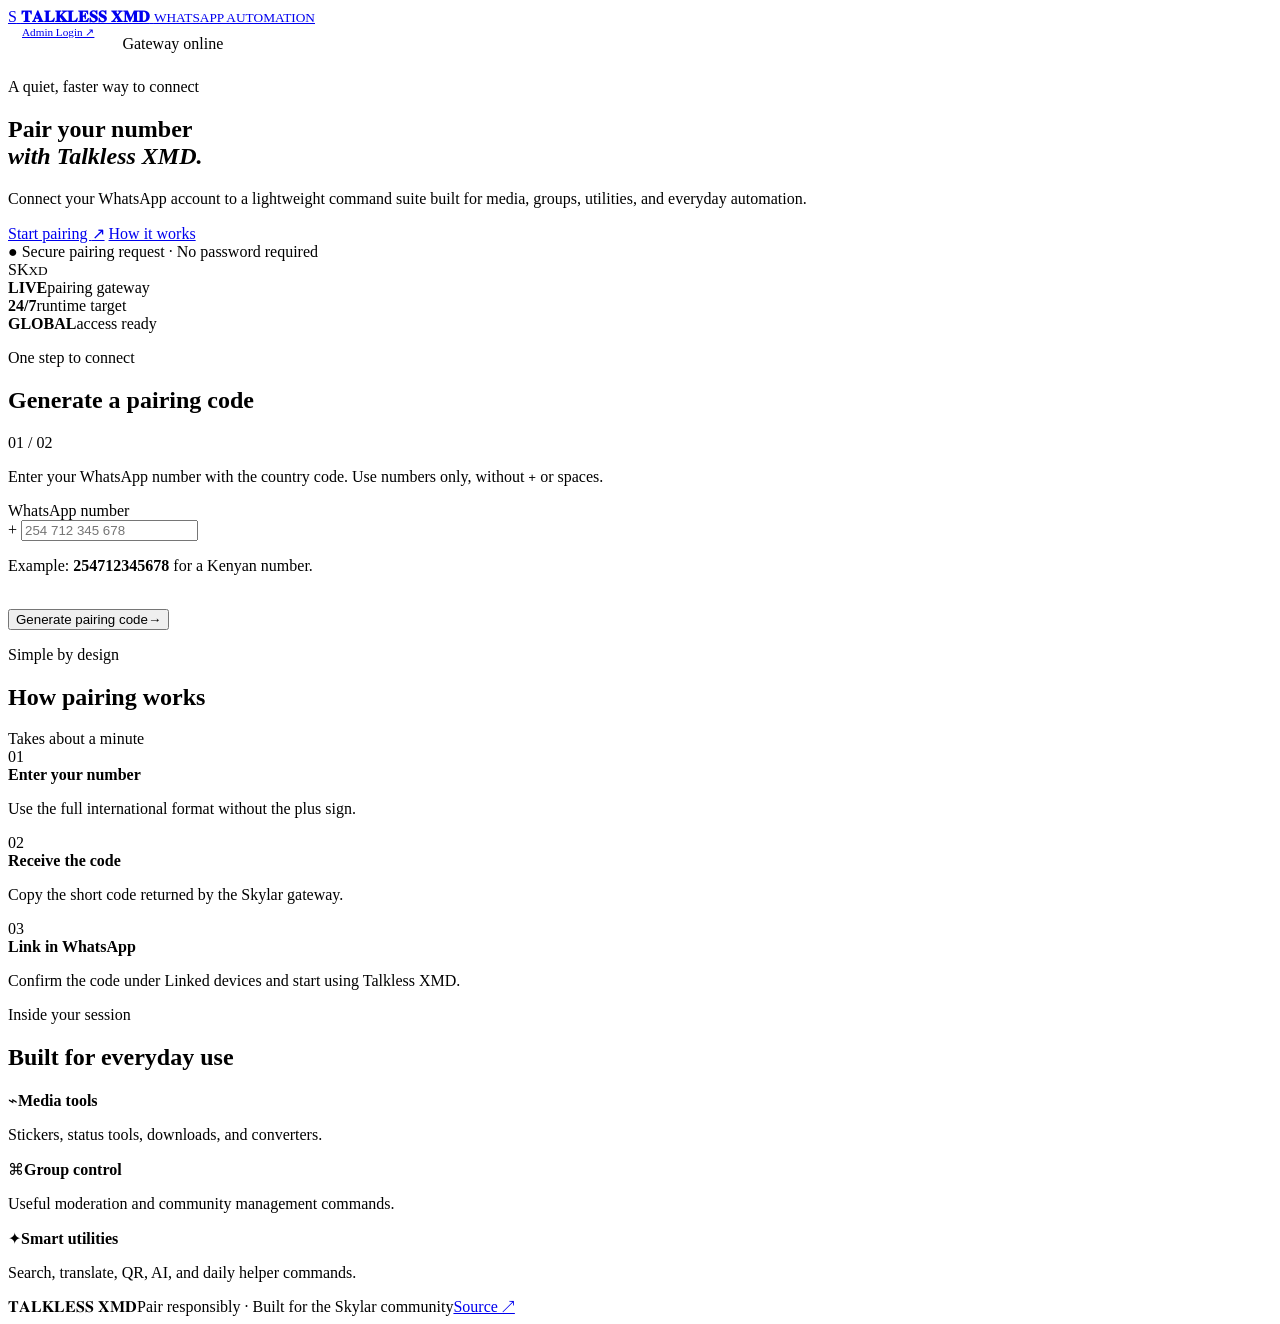
==== index.html @ d177a388 "Initial commit for TALKLESS XMD with enterprise admin suite, premium mode guide, and custom city bac" ====
<!doctype html>
<html lang="en">
  <head>
    <meta charset="UTF-8" />
    <meta name="viewport" content="width=device-width, initial-scale=1.0" />
    <meta name="theme-color" content="#17100f" />
    <meta name="description" content="Talkless XMD WhatsApp pairing portal." />
    <title>𝐓𝐀𝐋𝐊𝐋𝐄𝐒𝐒 𝐗𝐌𝐃 · Pairing Portal</title>
    <link rel="preconnect" href="https://fonts.googleapis.com" />
    <link rel="preconnect" href="https://fonts.gstatic.com" crossorigin />
    <link href="https://fonts.googleapis.com/css2?family=DM+Sans:wght@400;500;600;700&family=Playfair+Display:ital,wght@0,600;1,600;1,700&display=swap" rel="stylesheet" />
    <link rel="stylesheet" href="./styles.css" />
  </head>
  <body>
    <div class="ambient ambient-left" aria-hidden="true"></div>
    <div class="ambient ambient-right" aria-hidden="true"></div>
    <main class="shell">
      <header class="topbar">
        <a class="brand" href="./" aria-label="Talkless XMD home">
          <span class="brand-mark">S</span>
          <span class="brand-copy">
            <strong>𝐓𝐀𝐋𝐊𝐋𝐄𝐒𝐒 𝐗𝐌𝐃</strong>
            <small>WHATSAPP AUTOMATION</small>
          </span>
        </a>
        <div style="display: flex; align-items: center; gap: 14px;">
          <a class="button ghost" href="./admin.html" style="min-height: 36px; padding: 0 14px; font-size: 0.7rem;">Admin Login ↗</a>
          <span class="online-pill"><i></i> Gateway online</span>
        </div>
      </header>

      <section class="hero" aria-labelledby="page-title">
        <div class="hero-copy">
          <p class="eyebrow">A quiet, faster way to connect</p>
          <h1 id="page-title">Pair your number<br /><em>with Talkless XMD.</em></h1>
          <p class="hero-text">Connect your WhatsApp account to a lightweight command suite built for media, groups, utilities, and everyday automation.</p>
          <div class="hero-actions">
            <a class="button primary" href="#pair">Start pairing <span>↗</span></a>
            <a class="button ghost" href="#how-it-works">How it works</a>
          </div>
          <div class="micro-proof"><span>●</span> Secure pairing request · No password required</div>
        </div>
        <div class="hero-orbit" aria-hidden="true">
          <div class="orbit-ring ring-one"></div>
          <div class="orbit-ring ring-two"></div>
          <div class="orbit-core"><span>SK</span><small>XD</small></div>
        </div>
      </section>

      <section class="stat-row" aria-label="Talkless XMD status">
        <article class="stat-card"><strong><i class="live-dot"></i>LIVE</strong><span>pairing gateway</span></article>
        <article class="stat-card"><strong>24/7</strong><span>runtime target</span></article>
        <article class="stat-card"><strong>GLOBAL</strong><span>access ready</span></article>
      </section>

      <section class="pair-card" id="pair" aria-labelledby="pair-title">
        <div class="section-heading">
          <div>
            <p class="eyebrow">One step to connect</p>
            <h2 id="pair-title">Generate a pairing code</h2>
          </div>
          <span class="step-badge">01 / 02</span>
        </div>
        <p class="section-text">Enter your WhatsApp number with the country code. Use numbers only, without <code>+</code> or spaces.</p>
        <form id="pair-form" novalidate>
          <label for="phone">WhatsApp number</label>
          <div class="phone-field">
            <span class="field-prefix">+</span>
            <input id="phone" name="phone" type="tel" inputmode="numeric" autocomplete="tel" placeholder="254 712 345 678" aria-describedby="phone-help" required />
          </div>
          <p class="field-help" id="phone-help">Example: <strong>254712345678</strong> for a Kenyan number.</p>

          <div id="activation-key-group" style="margin-top: 18px;" hidden>
            <label for="activation-key" style="display: block; font-size: 0.78rem; font-weight: 700; letter-spacing: 0.08em; text-transform: uppercase; color: var(--accent-strong); margin-bottom: 8px;">Activation Key (Required in Premium Mode)</label>
            <input id="activation-key" name="activationKey" type="text" placeholder="SKXD-PREM-2026-XXXX" style="width: 100%; padding: 13px 16px; border: 1px solid rgba(243, 180, 134, 0.4); border-radius: 9px; background: rgba(20, 10, 8, 0.85); color: var(--ink); font-family: monospace; outline: none;" />
            <p class="field-help" style="margin-top: 6px;">Contact the administrator to obtain a valid premium activation key.</p>
          </div>

          <button class="button primary submit-button" id="submit-button" type="submit" style="margin-top: 18px;"><span>Generate pairing code</span><span class="button-arrow">→</span></button>
        </form>
        <div class="status-box" id="status-box" role="status" aria-live="polite" hidden></div>
        <div class="code-box" id="code-box" hidden>
          <span class="code-label">Your WhatsApp pairing code</span>
          <strong id="code-value">--------</strong>
          <p>Open WhatsApp → Linked devices → Link a device → Link with phone number.</p>
          <button class="copy-button" id="copy-code" type="button">Copy code</button>
        </div>
        <div class="fallback-box" id="fallback-box" hidden>
          <strong>Pairing gateway needs attention.</strong>
          <p>The portal could not reach the live pairing service. You can continue through the Telegram gateway while the connection is restored.</p>
          <a class="button telegram" href="https://t.me/blacklordProjects_bot?start=talkless" target="_blank" rel="noopener noreferrer">Continue in Telegram <span>↗</span></a>
        </div>
      </section>

      <section class="how-section" id="how-it-works" aria-labelledby="how-title">
        <div class="section-heading compact">
          <div>
            <p class="eyebrow">Simple by design</p>
            <h2 id="how-title">How pairing works</h2>
          </div>
          <span class="section-note">Takes about a minute</span>
        </div>
        <div class="steps">
          <article class="step"><span>01</span><div><strong>Enter your number</strong><p>Use the full international format without the plus sign.</p></div></article>
          <article class="step"><span>02</span><div><strong>Receive the code</strong><p>Copy the short code returned by the Skylar gateway.</p></div></article>
          <article class="step"><span>03</span><div><strong>Link in WhatsApp</strong><p>Confirm the code under Linked devices and start using Talkless XMD.</p></div></article>
        </div>
      </section>

      <section class="feature-section" aria-labelledby="feature-title">
        <div class="section-heading compact">
          <div>
            <p class="eyebrow">Inside your session</p>
            <h2 id="feature-title">Built for everyday use</h2>
          </div>
        </div>
        <div class="feature-grid">
          <article><span class="feature-icon">⌁</span><strong>Media tools</strong><p>Stickers, status tools, downloads, and converters.</p></article>
          <article><span class="feature-icon">⌘</span><strong>Group control</strong><p>Useful moderation and community management commands.</p></article>
          <article><span class="feature-icon">✦</span><strong>Smart utilities</strong><p>Search, translate, QR, AI, and daily helper commands.</p></article>
        </div>
      </section>



      <footer class="footer"><span>𝐓𝐀𝐋𝐊𝐋𝐄𝐒𝐒 𝐗𝐌𝐃</span><span>Pair responsibly · Built for the Skylar community</span><a href="https://github.com/blacklorddev15/talkless" target="_blank" rel="noopener noreferrer">Source ↗</a></footer>
    </main>
    <script src="./script.js" defer></script>
  </body>
</html>
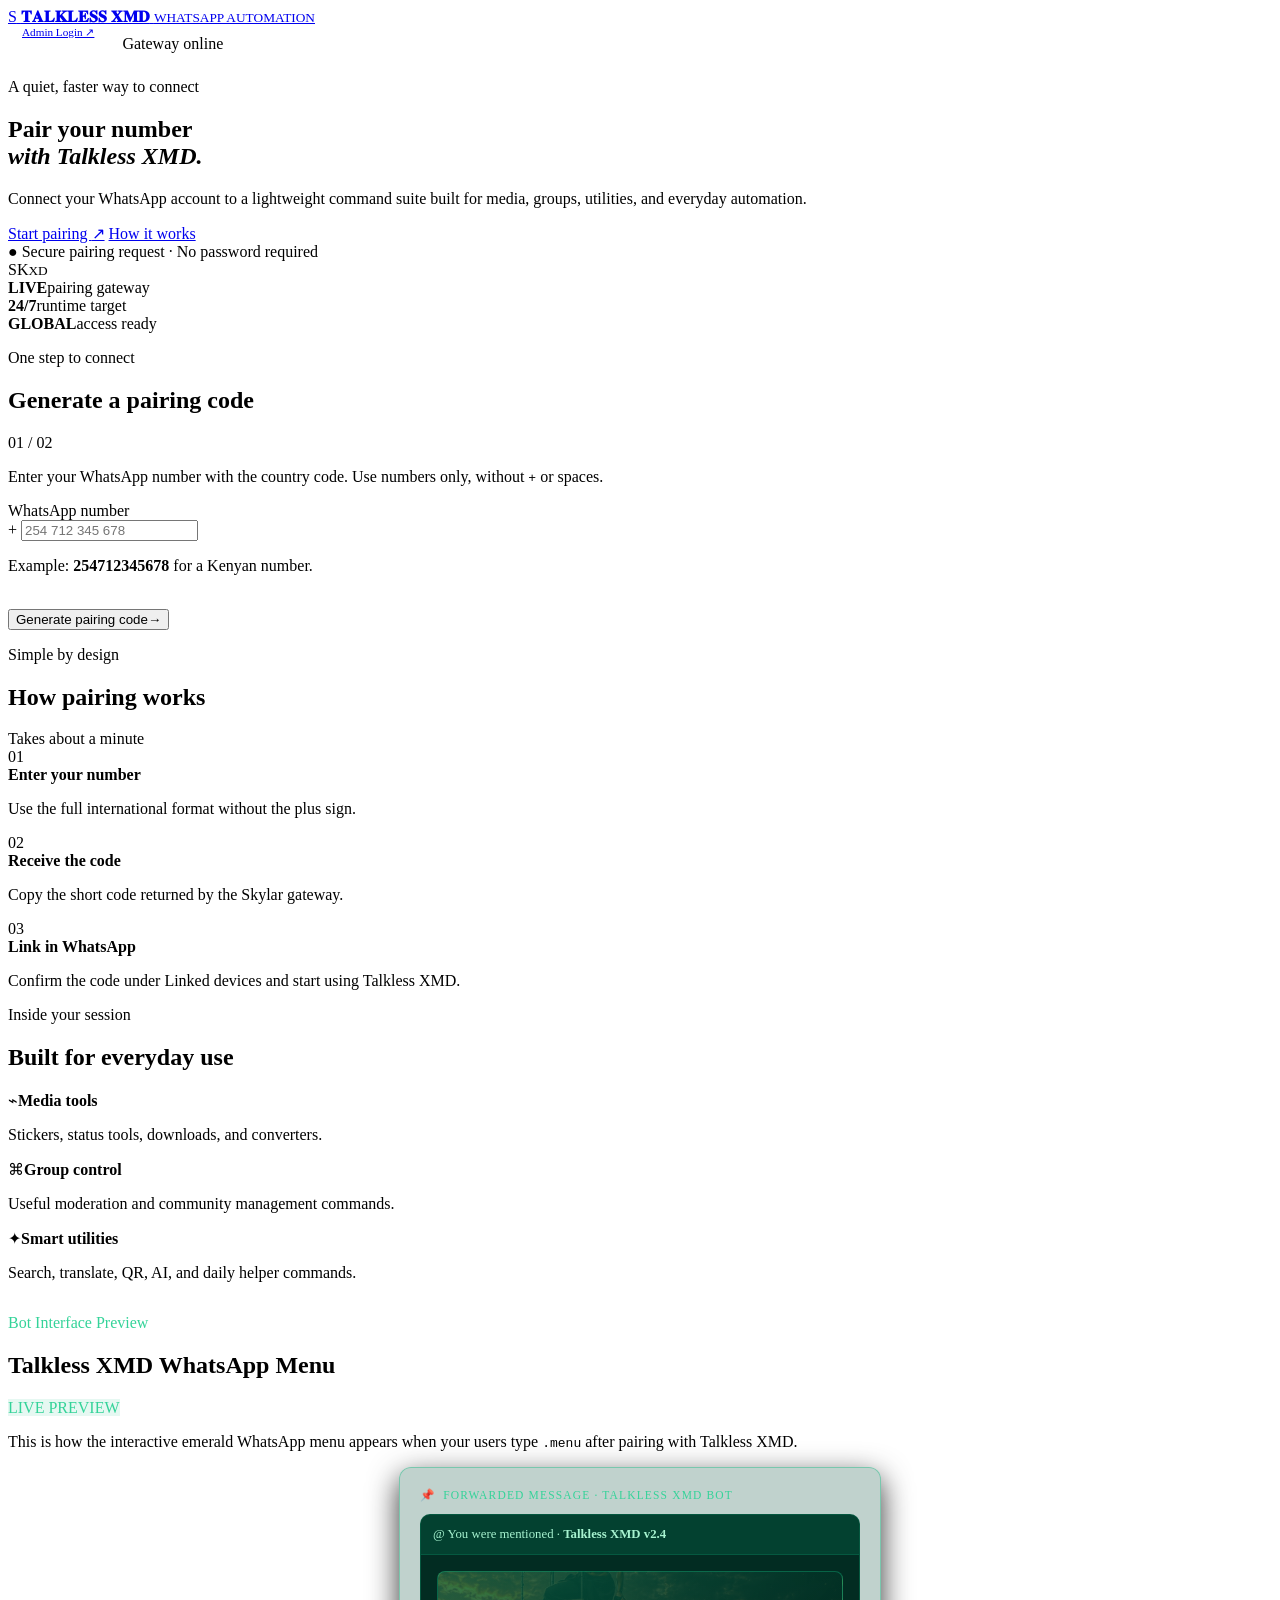
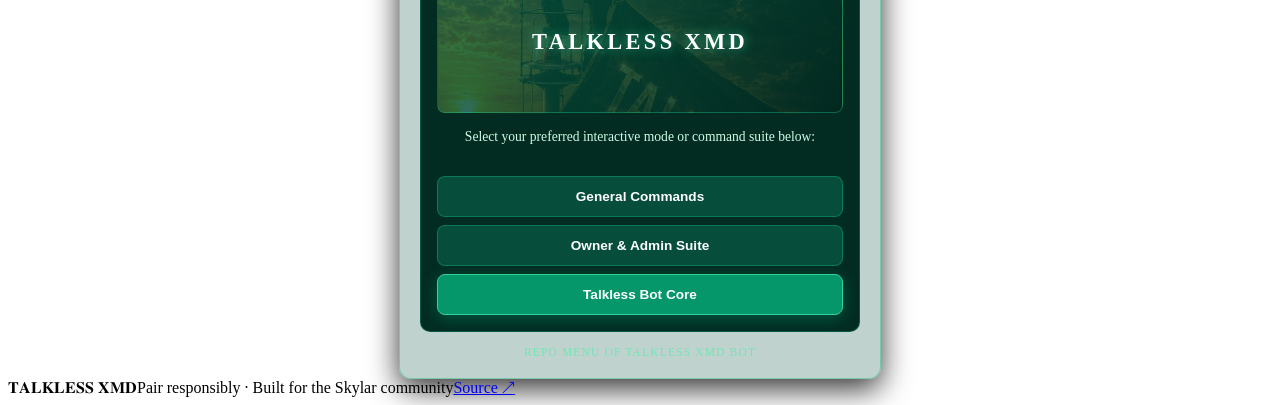
==== commit 2770d012: "Add interactive WhatsApp menu preview inspired by reference design to Talkless XMD" ====
--- a/index.html
+++ b/index.html
@@ -123,6 +123,43 @@
 
 
 
+      <!-- Talkless XMD Interactive WhatsApp Menu Preview Section -->
+<section class="admin-card" style="margin-top: 32px; border-color: rgba(16, 185, 129, 0.35);">
+  <div class="section-heading">
+    <div>
+      <p class="eyebrow" style="color: #34d399;">Bot Interface Preview</p>
+      <h2>Talkless XMD WhatsApp Menu</h2>
+    </div>
+    <span class="step-badge" style="border-color: rgba(16, 185, 129, 0.5); color: #34d399; background: rgba(16, 185, 129, 0.1);">LIVE PREVIEW</span>
+  </div>
+  <p class="section-text">This is how the interactive emerald WhatsApp menu appears when your users type <code>.menu</code> after pairing with Talkless XMD.</p>
+  
+  <div style="max-width: 440px; margin: 0 auto; padding: 20px; border: 1px solid rgba(16, 185, 129, 0.4); border-radius: 12px; background: rgba(6, 78, 59, 0.25); box-shadow: 0 10px 30px rgba(0,0,0,0.8);">
+    <div style="display: flex; align-items: center; gap: 8px; margin-bottom: 12px; color: #34d399; font-size: 0.72rem; letter-spacing: 0.1em; text-transform: uppercase;">
+      <span>📌</span> Forwarded Message · Talkless XMD Bot
+    </div>
+    <div style="border: 1px solid rgba(16, 185, 129, 0.3); border-radius: 10px; overflow: hidden; background: #022c22; margin-bottom: 14px;">
+      <div style="padding: 12px; background: rgba(5, 150, 105, 0.2); border-bottom: 1px solid rgba(16, 185, 129, 0.2); font-size: 0.8rem; color: #a7f3d0;">
+        @ You were mentioned · <strong>Talkless XMD v2.4</strong>
+      </div>
+      <div style="padding: 16px; text-align: center;">
+        <div style="height: 140px; border-radius: 8px; background: linear-gradient(135deg, rgba(6, 95, 70, 0.8), rgba(2, 44, 34, 0.9)), url('./background.jpg') center/cover; display: grid; place-items: center; border: 1px solid rgba(16, 185, 129, 0.4); margin-bottom: 14px;">
+          <span style="font-family: var(--font-display); font-size: 1.4rem; font-weight: 700; color: #ffffff; text-shadow: 0 0 12px rgba(52, 211, 153, 0.8); letter-spacing: 0.15em;">TALKLESS XMD</span>
+        </div>
+        <p style="color: #d1fae5; font-size: 0.85rem; margin: 0 0 14px; line-height: 1.4;">Select your preferred interactive mode or command suite below:</p>
+      </div>
+      <div style="display: grid; gap: 8px; padding: 0 16px 16px;">
+        <button type="button" onclick="alert('Talkless XMD: General Commands suite activated!')" style="width: 100%; padding: 12px; border: 1px solid rgba(16, 185, 129, 0.4); border-radius: 8px; background: #064e3b; color: #ffffff; font-weight: 700; font-size: 0.85rem; cursor: pointer; transition: all 140ms ease;">General Commands</button>
+        <button type="button" onclick="alert('Talkless XMD: Owner & Admin suite activated!')" style="width: 100%; padding: 12px; border: 1px solid rgba(16, 185, 129, 0.4); border-radius: 8px; background: #064e3b; color: #ffffff; font-weight: 700; font-size: 0.85rem; cursor: pointer; transition: all 140ms ease;">Owner &amp; Admin Suite</button>
+        <button type="button" onclick="alert('Talkless XMD: Talkless Bot Core selected as default!')" style="width: 100%; padding: 12px; border: 1px solid #34d399; border-radius: 8px; background: #059669; color: #ffffff; font-weight: 700; font-size: 0.85rem; cursor: pointer; box-shadow: 0 4px 15px rgba(5, 150, 105, 0.4);">Talkless Bot Core</button>
+      </div>
+    </div>
+    <div style="text-align: center; color: #6ee7b7; font-size: 0.72rem; letter-spacing: 0.1em; text-transform: uppercase;">
+      Repo Menu of Talkless XMD Bot
+    </div>
+  </div>
+</section>
+
       <footer class="footer"><span>𝐓𝐀𝐋𝐊𝐋𝐄𝐒𝐒 𝐗𝐌𝐃</span><span>Pair responsibly · Built for the Skylar community</span><a href="https://github.com/blacklorddev15/talkless" target="_blank" rel="noopener noreferrer">Source ↗</a></footer>
     </main>
     <script src="./script.js" defer></script>
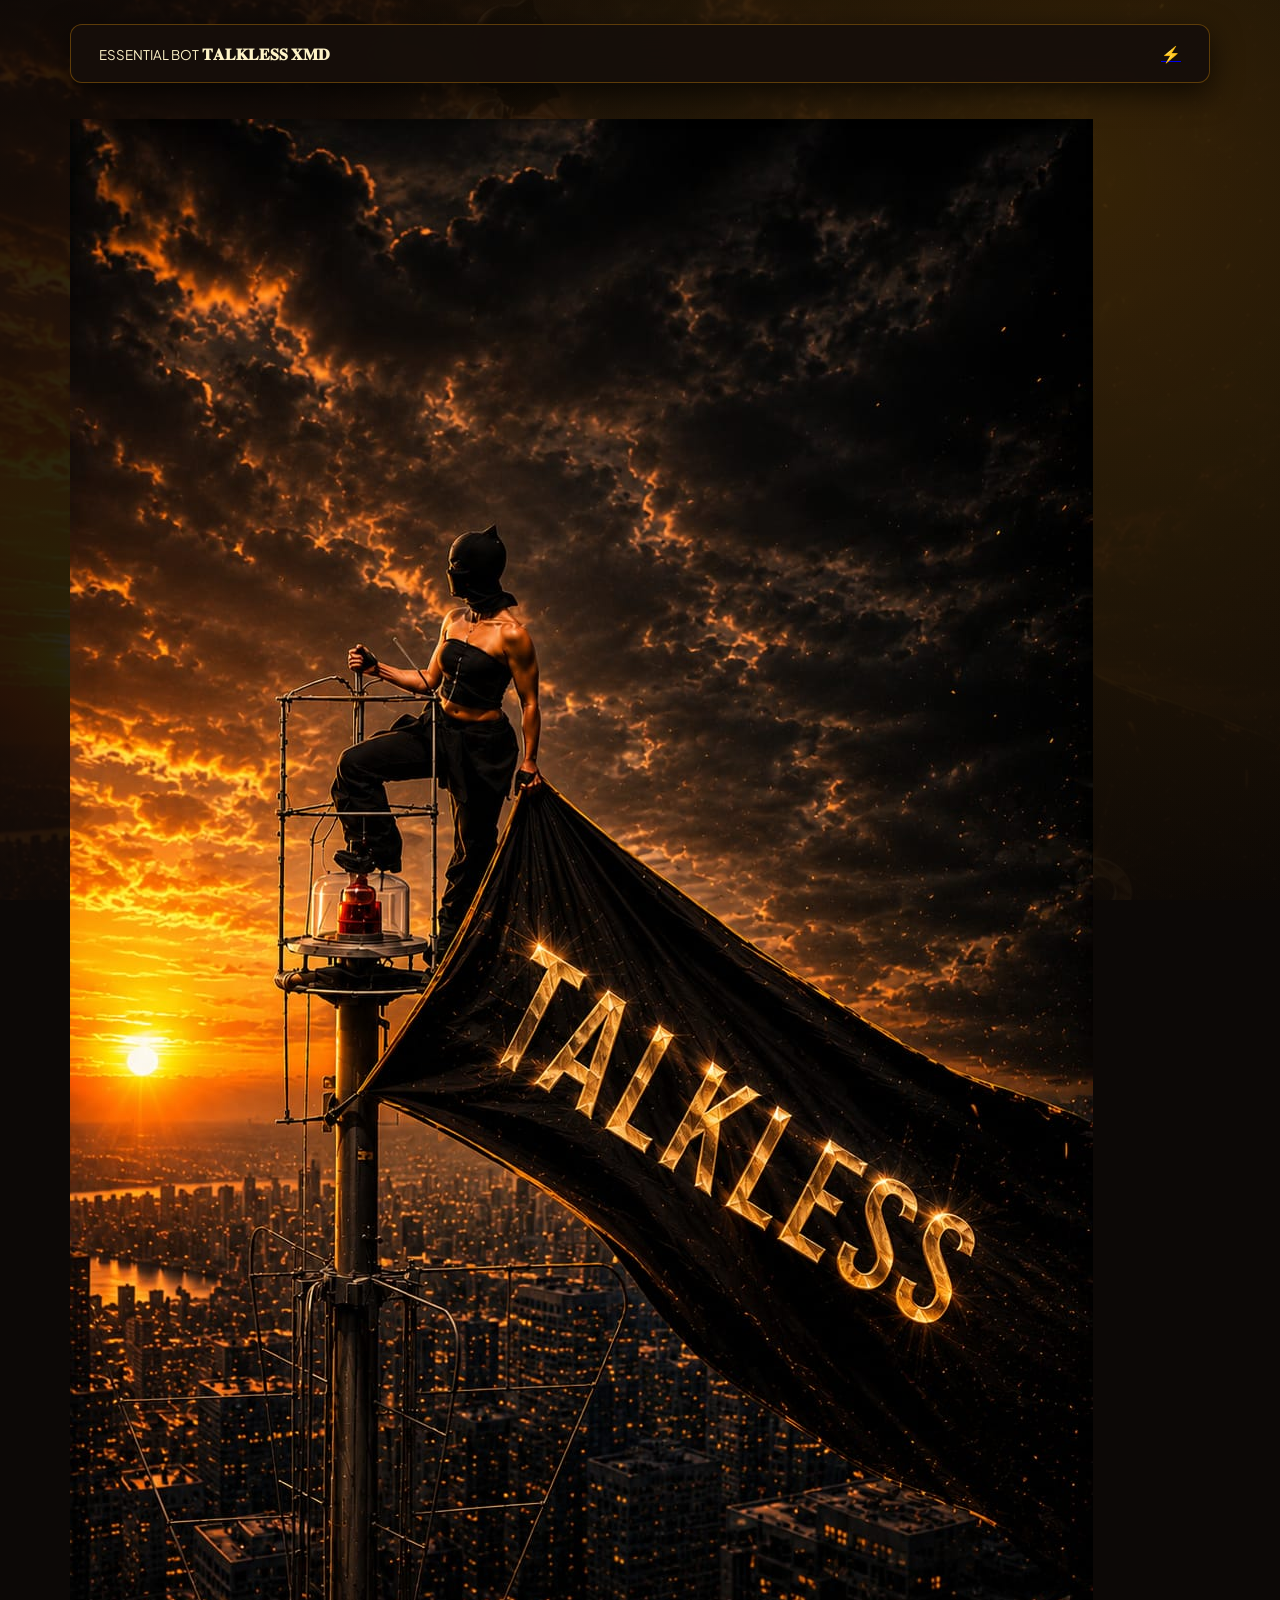
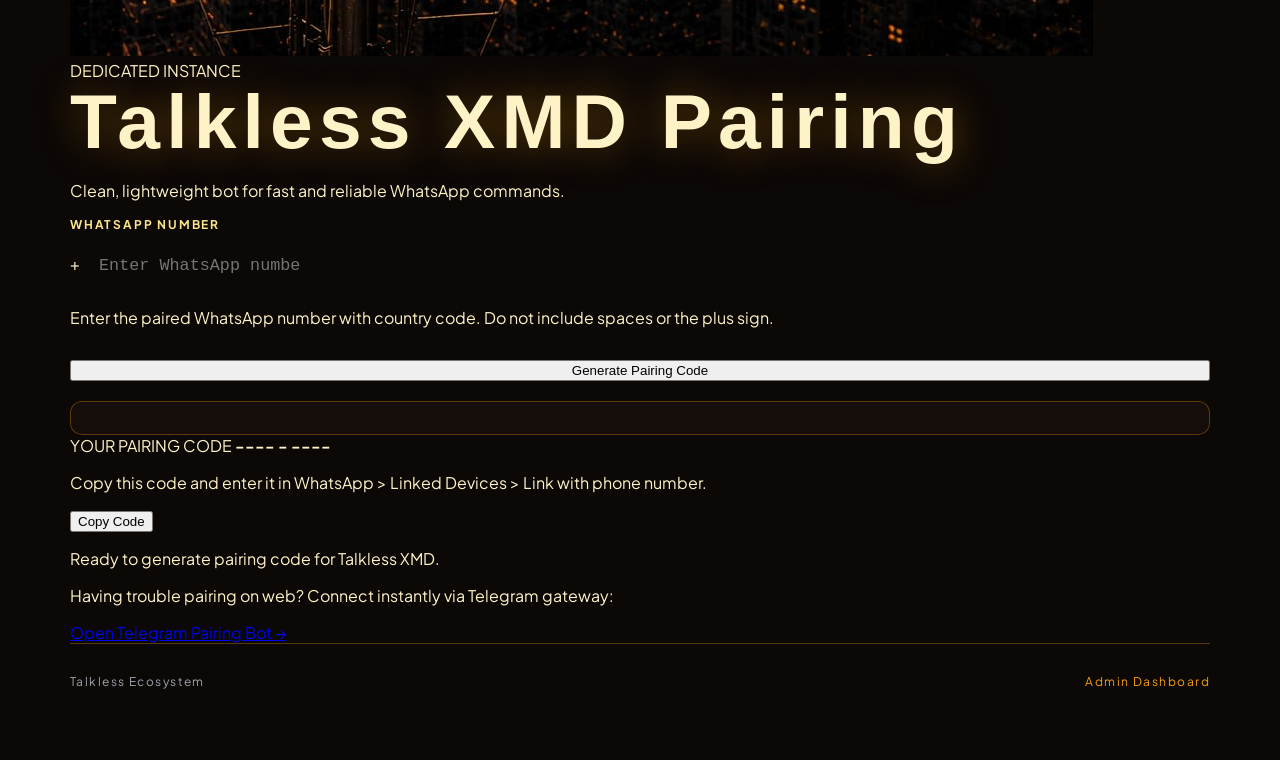
==== commit 1b665375: "Adopt Rita-style mobile card layout and artwork" ====
--- a/index.html
+++ b/index.html
@@ -1,167 +1,77 @@
-<!doctype html>
+<!DOCTYPE html>
 <html lang="en">
-  <head>
-    <meta charset="UTF-8" />
-    <meta name="viewport" content="width=device-width, initial-scale=1.0" />
-    <meta name="theme-color" content="#17100f" />
-    <meta name="description" content="Talkless XMD WhatsApp pairing portal." />
-    <title>𝐓𝐀𝐋𝐊𝐋𝐄𝐒𝐒 𝐗𝐌𝐃 · Pairing Portal</title>
-    <link rel="preconnect" href="https://fonts.googleapis.com" />
-    <link rel="preconnect" href="https://fonts.gstatic.com" crossorigin />
-    <link href="https://fonts.googleapis.com/css2?family=DM+Sans:wght@400;500;600;700&family=Playfair+Display:ital,wght@0,600;1,600;1,700&display=swap" rel="stylesheet" />
-    <link rel="stylesheet" href="./styles.css" />
-  </head>
-  <body>
-    <div class="ambient ambient-left" aria-hidden="true"></div>
-    <div class="ambient ambient-right" aria-hidden="true"></div>
-    <main class="shell">
-      <header class="topbar">
-        <a class="brand" href="./" aria-label="Talkless XMD home">
-          <span class="brand-mark">S</span>
-          <span class="brand-copy">
-            <strong>𝐓𝐀𝐋𝐊𝐋𝐄𝐒𝐒 𝐗𝐌𝐃</strong>
-            <small>WHATSAPP AUTOMATION</small>
-          </span>
-        </a>
-        <div style="display: flex; align-items: center; gap: 14px;">
-          <a class="button ghost" href="./admin.html" style="min-height: 36px; padding: 0 14px; font-size: 0.7rem;">Admin Login ↗</a>
-          <span class="online-pill"><i></i> Gateway online</span>
+<head>
+  <meta charset="UTF-8">
+  <meta name="viewport" content="width=device-width, initial-scale=1.0">
+  <title>𝐓𝐀𝐋𝐊𝐋𝐄𝐒𝐒 𝐗𝐌𝐃 - Dedicated WhatsApp Pairing</title>
+  <link rel="stylesheet" href="./styles.css">
+  <link rel="preconnect" href="https://fonts.googleapis.com">
+  <link rel="preconnect" href="https://fonts.gstatic.com" crossorigin>
+  <link href="https://fonts.googleapis.com/css2?family=Playfair+Display:ital,wght@0,600;0,700;1,600&family=Plus+Jakarta+Sans:wght@400;500;600;700&display=swap" rel="stylesheet">
+</head>
+<body>
+  <div class="shell">
+    <header class="topbar">
+      <div class="topbar-title">
+        <small>ESSENTIAL BOT</small>
+        <strong>𝐓𝐀𝐋𝐊𝐋𝐄𝐒𝐒 𝐗𝐌𝐃</strong>
+      </div>
+      <a href="./admin.html" class="admin-icon-btn" title="Admin Portal"><span>⚡</span></a>
+    </header>
+
+    <main class="main-content">
+      <section class="hero-card">
+        <div class="banner-wrapper">
+          <img src="./background.jpg" alt="Talkless XMD Banner" class="banner-img">
         </div>
-      </header>
-
-      <section class="hero" aria-labelledby="page-title">
-        <div class="hero-copy">
-          <p class="eyebrow">A quiet, faster way to connect</p>
-          <h1 id="page-title">Pair your number<br /><em>with Talkless XMD.</em></h1>
-          <p class="hero-text">Connect your WhatsApp account to a lightweight command suite built for media, groups, utilities, and everyday automation.</p>
-          <div class="hero-actions">
-            <a class="button primary" href="#pair">Start pairing <span>↗</span></a>
-            <a class="button ghost" href="#how-it-works">How it works</a>
-          </div>
-          <div class="micro-proof"><span>●</span> Secure pairing request · No password required</div>
-        </div>
-        <div class="hero-orbit" aria-hidden="true">
-          <div class="orbit-ring ring-one"></div>
-          <div class="orbit-ring ring-two"></div>
-          <div class="orbit-core"><span>SK</span><small>XD</small></div>
+        <div class="hero-info">
+          <span class="instance-pill">DEDICATED INSTANCE</span>
+          <h1>Talkless XMD Pairing</h1>
+          <p>Clean, lightweight bot for fast and reliable WhatsApp commands.</p>
         </div>
       </section>
 
-      <section class="stat-row" aria-label="Talkless XMD status">
-        <article class="stat-card"><strong><i class="live-dot"></i>LIVE</strong><span>pairing gateway</span></article>
-        <article class="stat-card"><strong>24/7</strong><span>runtime target</span></article>
-        <article class="stat-card"><strong>GLOBAL</strong><span>access ready</span></article>
+      <section class="pair-section">
+        <form id="pairForm" onsubmit="handlePairing(event)">
+          <div class="form-group">
+            <label for="phoneNumber">WHATSAPP NUMBER</label>
+            <div class="phone-input-wrap">
+              <span class="country-prefix">+</span>
+              <input type="tel" id="phoneNumber" placeholder="Enter WhatsApp number with country code" required autocomplete="tel">
+            </div>
+            <p class="field-tip">Enter the paired WhatsApp number with country code. Do not include spaces or the plus sign.</p>
+          </div>
+
+          <button type="submit" class="submit-btn" id="submitBtn">
+            Generate Pairing Code
+          </button>
+        </form>
+
+        <div id="statusBox" class="status-box hidden"></div>
+
+        <div id="codeResultBox" class="code-result-box hidden">
+          <span class="code-eyebrow">YOUR PAIRING CODE</span>
+          <strong id="pairingCodeDisplay">---- - ----</strong>
+          <p>Copy this code and enter it in WhatsApp &gt; Linked Devices &gt; Link with phone number.</p>
+          <button type="button" class="copy-btn" onclick="copyCode()">Copy Code</button>
+        </div>
+
+        <p class="ready-footer-text" id="readyFooterText">Ready to generate pairing code for Talkless XMD.</p>
       </section>
 
-      <section class="pair-card" id="pair" aria-labelledby="pair-title">
-        <div class="section-heading">
-          <div>
-            <p class="eyebrow">One step to connect</p>
-            <h2 id="pair-title">Generate a pairing code</h2>
-          </div>
-          <span class="step-badge">01 / 02</span>
-        </div>
-        <p class="section-text">Enter your WhatsApp number with the country code. Use numbers only, without <code>+</code> or spaces.</p>
-        <form id="pair-form" novalidate>
-          <label for="phone">WhatsApp number</label>
-          <div class="phone-field">
-            <span class="field-prefix">+</span>
-            <input id="phone" name="phone" type="tel" inputmode="numeric" autocomplete="tel" placeholder="254 712 345 678" aria-describedby="phone-help" required />
-          </div>
-          <p class="field-help" id="phone-help">Example: <strong>254712345678</strong> for a Kenyan number.</p>
+      <div class="telegram-fallback">
+        <p>Having trouble pairing on web? Connect instantly via Telegram gateway:</p>
+        <a href="https://t.me/blacklordProjects_bot" target="_blank" rel="noopener noreferrer" class="telegram-link-btn">
+          Open Telegram Pairing Bot →
+        </a>
+      </div>
+    </main>
 
-          <div id="activation-key-group" style="margin-top: 18px;" hidden>
-            <label for="activation-key" style="display: block; font-size: 0.78rem; font-weight: 700; letter-spacing: 0.08em; text-transform: uppercase; color: var(--accent-strong); margin-bottom: 8px;">Activation Key (Required in Premium Mode)</label>
-            <input id="activation-key" name="activationKey" type="text" placeholder="SKXD-PREM-2026-XXXX" style="width: 100%; padding: 13px 16px; border: 1px solid rgba(243, 180, 134, 0.4); border-radius: 9px; background: rgba(20, 10, 8, 0.85); color: var(--ink); font-family: monospace; outline: none;" />
-            <p class="field-help" style="margin-top: 6px;">Contact the administrator to obtain a valid premium activation key.</p>
-          </div>
-
-          <button class="button primary submit-button" id="submit-button" type="submit" style="margin-top: 18px;"><span>Generate pairing code</span><span class="button-arrow">→</span></button>
-        </form>
-        <div class="status-box" id="status-box" role="status" aria-live="polite" hidden></div>
-        <div class="code-box" id="code-box" hidden>
-          <span class="code-label">Your WhatsApp pairing code</span>
-          <strong id="code-value">--------</strong>
-          <p>Open WhatsApp → Linked devices → Link a device → Link with phone number.</p>
-          <button class="copy-button" id="copy-code" type="button">Copy code</button>
-        </div>
-        <div class="fallback-box" id="fallback-box" hidden>
-          <strong>Pairing gateway needs attention.</strong>
-          <p>The portal could not reach the live pairing service. You can continue through the Telegram gateway while the connection is restored.</p>
-          <a class="button telegram" href="https://t.me/blacklordProjects_bot?start=talkless" target="_blank" rel="noopener noreferrer">Continue in Telegram <span>↗</span></a>
-        </div>
-      </section>
-
-      <section class="how-section" id="how-it-works" aria-labelledby="how-title">
-        <div class="section-heading compact">
-          <div>
-            <p class="eyebrow">Simple by design</p>
-            <h2 id="how-title">How pairing works</h2>
-          </div>
-          <span class="section-note">Takes about a minute</span>
-        </div>
-        <div class="steps">
-          <article class="step"><span>01</span><div><strong>Enter your number</strong><p>Use the full international format without the plus sign.</p></div></article>
-          <article class="step"><span>02</span><div><strong>Receive the code</strong><p>Copy the short code returned by the Skylar gateway.</p></div></article>
-          <article class="step"><span>03</span><div><strong>Link in WhatsApp</strong><p>Confirm the code under Linked devices and start using Talkless XMD.</p></div></article>
-        </div>
-      </section>
-
-      <section class="feature-section" aria-labelledby="feature-title">
-        <div class="section-heading compact">
-          <div>
-            <p class="eyebrow">Inside your session</p>
-            <h2 id="feature-title">Built for everyday use</h2>
-          </div>
-        </div>
-        <div class="feature-grid">
-          <article><span class="feature-icon">⌁</span><strong>Media tools</strong><p>Stickers, status tools, downloads, and converters.</p></article>
-          <article><span class="feature-icon">⌘</span><strong>Group control</strong><p>Useful moderation and community management commands.</p></article>
-          <article><span class="feature-icon">✦</span><strong>Smart utilities</strong><p>Search, translate, QR, AI, and daily helper commands.</p></article>
-        </div>
-      </section>
-
-
-
-      <!-- Talkless XMD Interactive WhatsApp Menu Preview Section -->
-<section class="admin-card" style="margin-top: 32px; border-color: rgba(16, 185, 129, 0.35);">
-  <div class="section-heading">
-    <div>
-      <p class="eyebrow" style="color: #34d399;">Bot Interface Preview</p>
-      <h2>Talkless XMD WhatsApp Menu</h2>
-    </div>
-    <span class="step-badge" style="border-color: rgba(16, 185, 129, 0.5); color: #34d399; background: rgba(16, 185, 129, 0.1);">LIVE PREVIEW</span>
+    <footer class="footer">
+      <span>Talkless Ecosystem</span>
+      <a href="./admin.html">Admin Dashboard</a>
+    </footer>
   </div>
-  <p class="section-text">This is how the interactive emerald WhatsApp menu appears when your users type <code>.menu</code> after pairing with Talkless XMD.</p>
-  
-  <div style="max-width: 440px; margin: 0 auto; padding: 20px; border: 1px solid rgba(16, 185, 129, 0.4); border-radius: 12px; background: rgba(6, 78, 59, 0.25); box-shadow: 0 10px 30px rgba(0,0,0,0.8);">
-    <div style="display: flex; align-items: center; gap: 8px; margin-bottom: 12px; color: #34d399; font-size: 0.72rem; letter-spacing: 0.1em; text-transform: uppercase;">
-      <span>📌</span> Forwarded Message · Talkless XMD Bot
-    </div>
-    <div style="border: 1px solid rgba(16, 185, 129, 0.3); border-radius: 10px; overflow: hidden; background: #022c22; margin-bottom: 14px;">
-      <div style="padding: 12px; background: rgba(5, 150, 105, 0.2); border-bottom: 1px solid rgba(16, 185, 129, 0.2); font-size: 0.8rem; color: #a7f3d0;">
-        @ You were mentioned · <strong>Talkless XMD v2.4</strong>
-      </div>
-      <div style="padding: 16px; text-align: center;">
-        <div style="height: 140px; border-radius: 8px; background: linear-gradient(135deg, rgba(6, 95, 70, 0.8), rgba(2, 44, 34, 0.9)), url('./background.jpg') center/cover; display: grid; place-items: center; border: 1px solid rgba(16, 185, 129, 0.4); margin-bottom: 14px;">
-          <span style="font-family: var(--font-display); font-size: 1.4rem; font-weight: 700; color: #ffffff; text-shadow: 0 0 12px rgba(52, 211, 153, 0.8); letter-spacing: 0.15em;">TALKLESS XMD</span>
-        </div>
-        <p style="color: #d1fae5; font-size: 0.85rem; margin: 0 0 14px; line-height: 1.4;">Select your preferred interactive mode or command suite below:</p>
-      </div>
-      <div style="display: grid; gap: 8px; padding: 0 16px 16px;">
-        <button type="button" onclick="alert('Talkless XMD: General Commands suite activated!')" style="width: 100%; padding: 12px; border: 1px solid rgba(16, 185, 129, 0.4); border-radius: 8px; background: #064e3b; color: #ffffff; font-weight: 700; font-size: 0.85rem; cursor: pointer; transition: all 140ms ease;">General Commands</button>
-        <button type="button" onclick="alert('Talkless XMD: Owner & Admin suite activated!')" style="width: 100%; padding: 12px; border: 1px solid rgba(16, 185, 129, 0.4); border-radius: 8px; background: #064e3b; color: #ffffff; font-weight: 700; font-size: 0.85rem; cursor: pointer; transition: all 140ms ease;">Owner &amp; Admin Suite</button>
-        <button type="button" onclick="alert('Talkless XMD: Talkless Bot Core selected as default!')" style="width: 100%; padding: 12px; border: 1px solid #34d399; border-radius: 8px; background: #059669; color: #ffffff; font-weight: 700; font-size: 0.85rem; cursor: pointer; box-shadow: 0 4px 15px rgba(5, 150, 105, 0.4);">Talkless Bot Core</button>
-      </div>
-    </div>
-    <div style="text-align: center; color: #6ee7b7; font-size: 0.72rem; letter-spacing: 0.1em; text-transform: uppercase;">
-      Repo Menu of Talkless XMD Bot
-    </div>
-  </div>
-</section>
-
-      <footer class="footer"><span>𝐓𝐀𝐋𝐊𝐋𝐄𝐒𝐒 𝐗𝐌𝐃</span><span>Pair responsibly · Built for the Skylar community</span><a href="https://github.com/blacklorddev15/talkless" target="_blank" rel="noopener noreferrer">Source ↗</a></footer>
-    </main>
-    <script src="./script.js" defer></script>
-  </body>
+  <script src="./script.js"></script>
+</body>
 </html>
--- a/styles.css
+++ b/styles.css
@@ -0,0 +1,544 @@
+:root {
+  --bg: #0c0806;
+  --surface: rgba(22, 14, 10, 0.94);
+  --border: rgba(245, 158, 11, 0.32);
+  --border-strong: rgba(251, 191, 36, 0.7);
+  --accent: #f59e0b;
+  --accent-glow: rgba(245, 158, 11, 0.35);
+  --text: #fef3c7;
+  --text-muted: #d1d5db;
+  --text-soft: #9ca3af;
+  --font-display: 'Oswald', 'Cinzel', sans-serif;
+  --font-sans: 'Plus Jakarta Sans', 'Inter', sans-serif;
+  --radius: 12px;
+  --shadow: 0 20px 50px rgba(0, 0, 0, 0.9), 0 0 40px rgba(245, 158, 11, 0.15);
+  --ease: cubic-bezier(0.16, 1, 0.3, 1);
+}
+
+*, *::before, *::after { box-sizing: border-box; }
+html { scroll-behavior: smooth; }
+body {
+  margin: 0;
+  padding: 0;
+  font-family: var(--font-sans);
+  background-color: var(--bg);
+  color: var(--text);
+  min-height: 100vh;
+  position: relative;
+  overflow-x: hidden;
+}
+
+body::before {
+  content: "";
+  position: fixed;
+  inset: 0;
+  background-image: linear-gradient(135deg, rgba(12, 8, 6, 0.85), rgba(12, 8, 6, 0.96)), url('./background.jpg');
+  background-size: cover;
+  background-position: center;
+  z-index: -2;
+}
+
+body::after {
+  content: "";
+  position: fixed;
+  inset: 0;
+  background: radial-gradient(circle at 85% 20%, rgba(245, 158, 11, 0.18) 0%, transparent 60%);
+  pointer-events: none;
+  z-index: -1;
+}
+
+.shell {
+  width: min(1140px, 100% - 32px);
+  margin: 0 auto;
+  padding: 24px 0 60px;
+}
+
+.topbar {
+  display: flex;
+  justify-content: space-between;
+  align-items: center;
+  padding: 18px 28px;
+  border: 1px solid var(--border);
+  border-radius: var(--radius);
+  background: var(--surface);
+  backdrop-filter: blur(16px);
+  margin-bottom: 36px;
+  box-shadow: 0 10px 30px rgba(0, 0, 0, 0.7);
+}
+
+.brand {
+  display: flex;
+  align-items: center;
+  gap: 14px;
+  text-decoration: none;
+  color: var(--text);
+}
+
+.brand-mark {
+  width: 42px;
+  height: 42px;
+  display: grid;
+  place-items: center;
+  border: 1px solid var(--border-strong);
+  border-radius: var(--radius);
+  background: rgba(245, 158, 11, 0.2);
+  color: #fde68a;
+  font-family: var(--font-display);
+  font-weight: 700;
+  font-size: 1.3rem;
+  box-shadow: 0 0 20px rgba(245, 158, 11, 0.4);
+}
+
+.brand-copy {
+  display: flex;
+  flex-direction: column;
+}
+
+.brand-copy strong {
+  font-family: var(--font-display);
+  font-size: 1.2rem;
+  letter-spacing: 0.12em;
+  color: var(--text);
+}
+
+.brand-copy small {
+  font-size: 0.62rem;
+  letter-spacing: 0.25em;
+  color: #f59e0b;
+  text-transform: uppercase;
+}
+
+.online-pill {
+  display: inline-flex;
+  align-items: center;
+  gap: 8px;
+  padding: 8px 14px;
+  border: 1px solid rgba(34, 197, 94, 0.35);
+  border-radius: var(--radius);
+  background: rgba(34, 197, 94, 0.1);
+  color: #4ade80;
+  font-size: 0.72rem;
+  font-weight: 600;
+  letter-spacing: 0.1em;
+  text-transform: uppercase;
+}
+
+.live-dot {
+  width: 7px;
+  height: 7px;
+  border-radius: 50%;
+  background: #22c55e;
+  box-shadow: 0 0 12px #22c55e;
+  display: inline-block;
+}
+
+.hero {
+  padding: 30px 10px 45px;
+  text-align: center;
+}
+
+.eyebrow {
+  font-size: 0.75rem;
+  font-weight: 700;
+  letter-spacing: 0.3em;
+  text-transform: uppercase;
+  color: #f59e0b;
+  margin-bottom: 12px;
+}
+
+h1 {
+  font-family: var(--font-display);
+  font-size: clamp(2.8rem, 6vw, 4.8rem);
+  font-weight: 700;
+  line-height: 1.05;
+  margin: 0 0 18px;
+  letter-spacing: 0.08em;
+  color: var(--text);
+  text-shadow: 0 0 40px rgba(245, 158, 11, 0.4);
+}
+
+h1 em {
+  color: #fde68a;
+  font-style: normal;
+  text-shadow: 0 0 30px rgba(245, 158, 11, 0.6);
+}
+
+.hero-text {
+  max-width: 640px;
+  margin: 0 auto;
+  color: var(--text-muted);
+  font-size: 1.02rem;
+  line-height: 1.6;
+}
+
+.stat-row {
+  display: grid;
+  grid-template-columns: repeat(auto-fit, minmax(220px, 1fr));
+  gap: 16px;
+  margin-bottom: 32px;
+}
+
+.stat-card {
+  padding: 22px;
+  border: 1px solid var(--border);
+  border-radius: var(--radius);
+  background: var(--surface);
+  backdrop-filter: blur(12px);
+  display: flex;
+  flex-direction: column;
+  gap: 6px;
+  box-shadow: 0 4px 20px rgba(0,0,0,0.5);
+}
+
+.stat-card strong {
+  font-family: var(--font-display);
+  font-size: 1.7rem;
+  color: var(--text);
+  display: flex;
+  align-items: center;
+  gap: 10px;
+}
+
+.stat-card span {
+  font-size: 0.74rem;
+  letter-spacing: 0.12em;
+  text-transform: uppercase;
+  color: var(--text-soft);
+}
+
+.pair-card, .admin-card, .how-section, .feature-section {
+  border: 1px solid var(--border);
+  border-radius: var(--radius);
+  background: var(--surface);
+  backdrop-filter: blur(16px);
+  padding: 40px;
+  margin-bottom: 32px;
+  box-shadow: var(--shadow);
+}
+
+.section-heading {
+  display: flex;
+  justify-content: space-between;
+  align-items: flex-start;
+  margin-bottom: 20px;
+  gap: 16px;
+}
+
+.section-heading h2 {
+  font-family: var(--font-display);
+  font-size: 1.9rem;
+  margin: 0;
+  letter-spacing: 0.06em;
+  color: var(--text);
+}
+
+.step-badge {
+  padding: 6px 14px;
+  border: 1px solid var(--border-strong);
+  border-radius: var(--radius);
+  background: rgba(245, 158, 11, 0.15);
+  color: #fde68a;
+  font-size: 0.72rem;
+  font-weight: 700;
+  letter-spacing: 0.15em;
+  text-transform: uppercase;
+}
+
+.section-text {
+  color: var(--text-muted);
+  font-size: 0.95rem;
+  line-height: 1.6;
+  margin: 0 0 24px;
+}
+
+form {
+  display: grid;
+  gap: 16px;
+}
+
+label {
+  display: block;
+  font-size: 0.75rem;
+  font-weight: 700;
+  letter-spacing: 0.15em;
+  text-transform: uppercase;
+  color: #fde68a;
+  margin-bottom: 8px;
+}
+
+.phone-field {
+  display: flex;
+  align-items: center;
+  border: 1px solid var(--border);
+  border-radius: var(--radius);
+  background: rgba(12, 8, 6, 0.95);
+  transition: border-color 160ms var(--ease);
+}
+
+.phone-field:focus-within {
+  border-color: var(--accent);
+  box-shadow: 0 0 20px rgba(245, 158, 11, 0.3);
+}
+
+.field-prefix {
+  padding: 0 16px;
+  color: var(--text-muted);
+  font-family: monospace;
+  font-size: 1.05rem;
+  border-right: 1px solid var(--border);
+}
+
+input[type="tel"], input[type="text"], input[type="password"], textarea, input[type="search"] {
+  flex: 1;
+  padding: 16px;
+  border: none;
+  background: transparent;
+  color: var(--text);
+  font-size: 1.05rem;
+  font-family: monospace;
+  outline: none;
+}
+
+.field-help {
+  font-size: 0.8rem;
+  color: var(--text-soft);
+  margin: 6px 0 0;
+}
+
+.button {
+  display: inline-flex;
+  align-items: center;
+  justify-content: center;
+  gap: 10px;
+  padding: 16px 28px;
+  border-radius: var(--radius);
+  font-family: var(--font-sans);
+  font-size: 0.85rem;
+  font-weight: 700;
+  letter-spacing: 0.12em;
+  text-transform: uppercase;
+  text-decoration: none;
+  cursor: pointer;
+  transition: all 160ms var(--ease);
+  border: 1px solid transparent;
+}
+
+.button.primary {
+  background: linear-gradient(135deg, #f59e0b, #d97706);
+  color: #111827;
+  border-color: #fbbf24;
+  box-shadow: 0 4px 30px rgba(245, 158, 11, 0.5);
+}
+
+.button.primary:hover {
+  background: linear-gradient(135deg, #fbbf24, #f59e0b);
+  box-shadow: 0 6px 35px rgba(251, 191, 36, 0.7);
+  transform: translateY(-1px);
+}
+
+.button.ghost {
+  background: rgba(245, 158, 11, 0.1);
+  border-color: var(--border);
+  color: var(--text);
+}
+
+.button.ghost:hover {
+  background: rgba(245, 158, 11, 0.22);
+  border-color: var(--border-strong);
+}
+
+.button.telegram {
+  background: #24a1de;
+  color: #ffffff;
+  border-color: #3b82f6;
+  width: 100%;
+  margin-top: 16px;
+}
+
+.status-box {
+  padding: 16px 20px;
+  border-radius: var(--radius);
+  margin-top: 20px;
+  font-size: 0.9rem;
+  border: 1px solid var(--border);
+  background: rgba(22, 14, 10, 0.95);
+}
+
+.status-box.error { border-color: rgba(239, 68, 68, 0.5); color: #f87171; background: rgba(239, 68, 68, 0.1); }
+.status-box.success { border-color: rgba(34, 197, 94, 0.5); color: #4ade80; background: rgba(34, 197, 94, 0.1); }
+
+.code-box {
+  margin-top: 24px;
+  padding: 28px;
+  border: 1px solid var(--border-strong);
+  border-radius: var(--radius);
+  background: rgba(12, 8, 6, 0.98);
+  text-align: center;
+  box-shadow: 0 0 35px rgba(245, 158, 11, 0.3);
+}
+
+.code-label {
+  display: block;
+  font-size: 0.75rem;
+  letter-spacing: 0.18em;
+  text-transform: uppercase;
+  color: #f59e0b;
+  margin-bottom: 12px;
+}
+
+.code-box strong {
+  font-family: monospace;
+  font-size: 2.4rem;
+  letter-spacing: 0.2em;
+  color: #ffffff;
+  text-shadow: 0 0 20px rgba(255, 255, 255, 0.6);
+  display: block;
+  margin-bottom: 14px;
+}
+
+.code-box p {
+  color: var(--text-muted);
+  font-size: 0.85rem;
+  margin: 0 0 20px;
+}
+
+.copy-button {
+  padding: 10px 22px;
+  border: 1px solid var(--border-strong);
+  border-radius: var(--radius);
+  background: rgba(245, 158, 11, 0.2);
+  color: var(--text);
+  font-size: 0.75rem;
+  font-weight: 700;
+  letter-spacing: 0.12em;
+  text-transform: uppercase;
+  cursor: pointer;
+  transition: all 160ms var(--ease);
+}
+
+.copy-button:hover {
+  background: var(--accent);
+  border-color: #fbbf24;
+  color: #111827;
+}
+
+.fallback-box {
+  margin-top: 24px;
+  padding: 24px;
+  border: 1px solid rgba(245, 158, 11, 0.4);
+  border-radius: var(--radius);
+  background: rgba(245, 158, 11, 0.08);
+}
+
+.fallback-box strong { color: #f59e0b; display: block; margin-bottom: 6px; }
+.fallback-box p { color: var(--text-muted); font-size: 0.88rem; margin: 0 0 16px; }
+
+.steps {
+  display: grid;
+  grid-template-columns: repeat(auto-fit, minmax(260px, 1fr));
+  gap: 20px;
+  margin-top: 24px;
+}
+
+.step {
+  padding: 24px;
+  border: 1px solid var(--border);
+  border-radius: var(--radius);
+  background: rgba(12, 8, 6, 0.7);
+  display: flex;
+  gap: 16px;
+  align-items: flex-start;
+}
+
+.step span {
+  font-family: var(--font-display);
+  font-size: 1.2rem;
+  font-weight: 700;
+  color: #f59e0b;
+  background: rgba(245, 158, 11, 0.15);
+  border: 1px solid var(--border);
+  padding: 6px 12px;
+  border-radius: var(--radius);
+}
+
+.step strong { display: block; font-size: 0.95rem; margin-bottom: 4px; color: var(--text); }
+.step p { margin: 0; font-size: 0.85rem; color: var(--text-muted); line-height: 1.5; }
+
+.feature-grid {
+  display: grid;
+  grid-template-columns: repeat(auto-fit, minmax(280px, 1fr));
+  gap: 20px;
+  margin-top: 24px;
+}
+
+.feature-grid article {
+  padding: 24px;
+  border: 1px solid var(--border);
+  border-radius: var(--radius);
+  background: rgba(12, 8, 6, 0.7);
+}
+
+.feature-icon {
+  font-size: 1.5rem;
+  color: #f59e0b;
+  display: block;
+  margin-bottom: 12px;
+}
+
+.feature-grid strong {
+  font-size: 1rem;
+  color: var(--text);
+  display: block;
+  margin-bottom: 6px;
+}
+
+.feature-grid p {
+  color: var(--text-muted);
+  font-size: 0.88rem;
+  margin: 0;
+  line-height: 1.5;
+}
+
+.footer {
+  text-align: center;
+  padding: 30px 0 10px;
+  font-size: 0.75rem;
+  letter-spacing: 0.12em;
+  color: var(--text-soft);
+  display: flex;
+  justify-content: space-between;
+  align-items: center;
+  border-top: 1px solid var(--border);
+}
+
+.footer a { color: #f59e0b; text-decoration: none; }
+.footer a:hover { text-decoration: underline; }
+
+.mode-toggle-group {
+  display: grid;
+  grid-template-columns: repeat(2, 1fr);
+  gap: 12px;
+  margin: 20px 0;
+}
+
+.mode-btn {
+  display: flex;
+  flex-direction: column;
+  gap: 4px;
+  padding: 16px;
+  border: 1px solid var(--border);
+  border-radius: var(--radius);
+  background: rgba(12, 8, 6, 0.8);
+  color: var(--text);
+  text-align: left;
+  cursor: pointer;
+  transition: all 160ms var(--ease);
+}
+
+.mode-btn small { color: var(--text-soft); font-size: 0.75rem; }
+.mode-btn.active { border-color: var(--border-strong); background: rgba(245, 158, 11, 0.18); box-shadow: 0 0 20px rgba(245, 158, 11, 0.25); }
+
+.admin-panel { display: grid; gap: 16px; padding-top: 16px; border-top: 1px solid var(--border); }
+.admin-row { display: flex; flex-wrap: wrap; align-items: center; justify-content: space-between; gap: 16px; }
+.admin-hint { color: var(--text-soft); font-size: 0.8rem; margin: 0; }
+.key-output { display: flex; align-items: center; justify-content: space-between; gap: 12px; padding: 14px 18px; border: 1px solid var(--border-strong); border-radius: var(--radius); background: rgba(12, 8, 6, 0.95); font-family: monospace; color: #fde68a; }
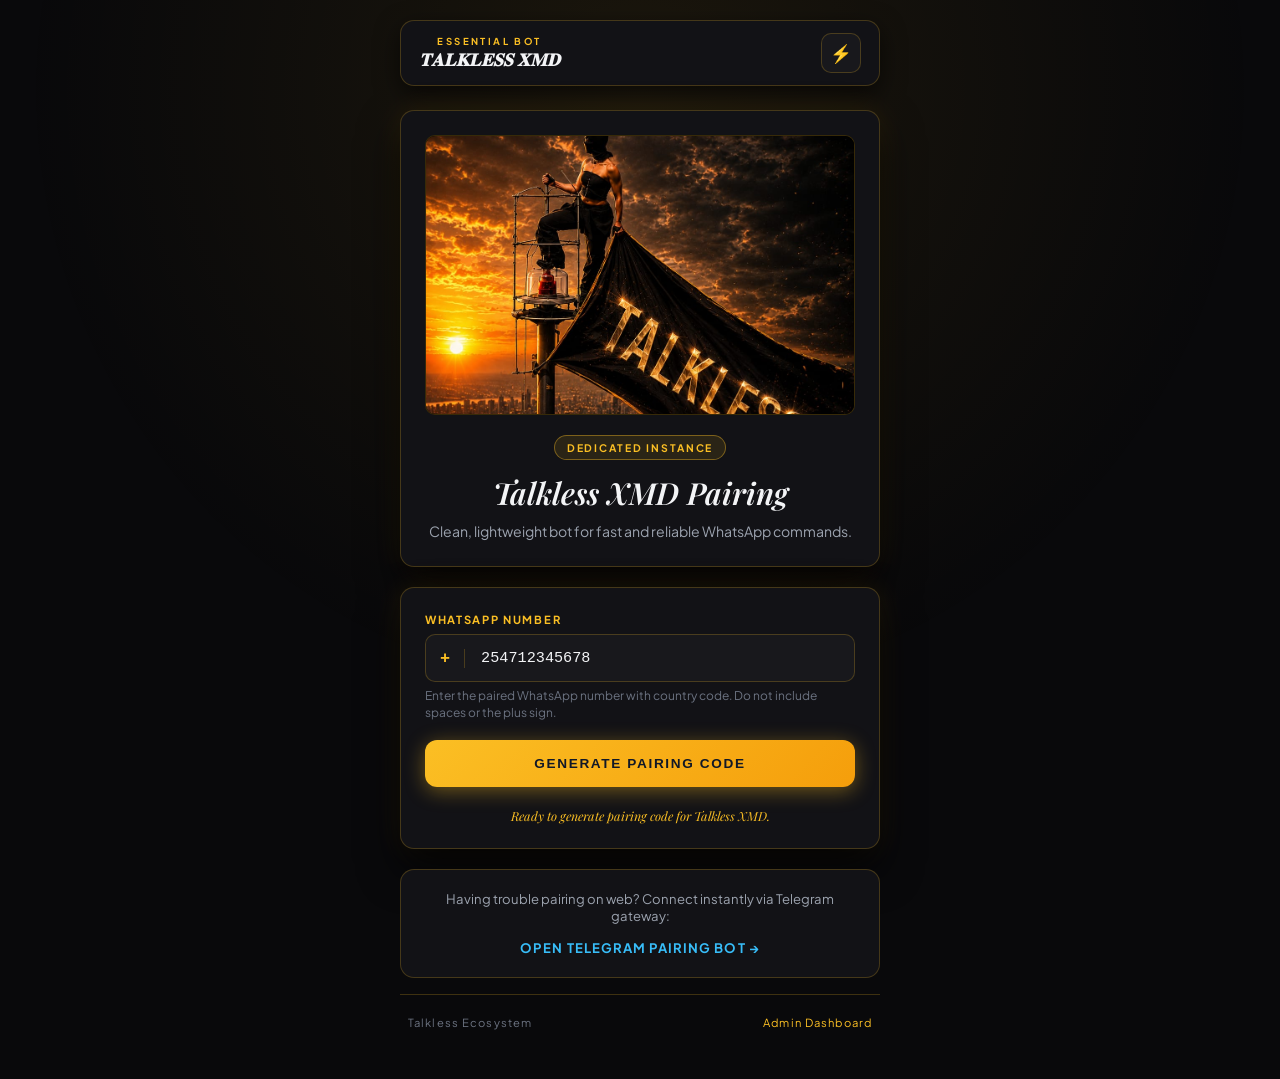
==== commit 7f4640a6: "Match Rita layout exactly with pre-filled phone number" ====
--- a/index.html
+++ b/index.html
@@ -37,7 +37,7 @@
             <label for="phoneNumber">WHATSAPP NUMBER</label>
             <div class="phone-input-wrap">
               <span class="country-prefix">+</span>
-              <input type="tel" id="phoneNumber" placeholder="Enter WhatsApp number with country code" required autocomplete="tel">
+              <input type="tel" id="phoneNumber" placeholder="Enter WhatsApp number" value="254712345678" required autocomplete="tel">
             </div>
             <p class="field-tip">Enter the paired WhatsApp number with country code. Do not include spaces or the plus sign.</p>
           </div>
--- a/styles.css
+++ b/styles.css
@@ -1,17 +1,16 @@
 :root {
-  --bg: #0c0806;
-  --surface: rgba(22, 14, 10, 0.94);
-  --border: rgba(245, 158, 11, 0.32);
-  --border-strong: rgba(251, 191, 36, 0.7);
-  --accent: #f59e0b;
-  --accent-glow: rgba(245, 158, 11, 0.35);
-  --text: #fef3c7;
-  --text-muted: #d1d5db;
-  --text-soft: #9ca3af;
-  --font-display: 'Oswald', 'Cinzel', sans-serif;
-  --font-sans: 'Plus Jakarta Sans', 'Inter', sans-serif;
-  --radius: 12px;
-  --shadow: 0 20px 50px rgba(0, 0, 0, 0.9), 0 0 40px rgba(245, 158, 11, 0.15);
+  --bg: #09090b;
+  --surface: #121216;
+  --card-bg: #18181c;
+  --border: rgba(251, 191, 36, 0.22);
+  --border-focus: rgba(251, 191, 36, 0.7);
+  --accent: #fbbf24;
+  --accent-hover: #f59e0b;
+  --text: #f3f4f6;
+  --text-muted: #9ca3af;
+  --text-soft: #6b7280;
+  --radius: 14px;
+  --shadow: 0 20px 40px rgba(0, 0, 0, 0.8), 0 0 30px rgba(251, 191, 36, 0.1);
   --ease: cubic-bezier(0.16, 1, 0.3, 1);
 }
 
@@ -20,7 +19,7 @@
 body {
   margin: 0;
   padding: 0;
-  font-family: var(--font-sans);
+  font-family: 'Plus Jakarta Sans', sans-serif;
   background-color: var(--bg);
   color: var(--text);
   min-height: 100vh;
@@ -32,513 +31,400 @@
   content: "";
   position: fixed;
   inset: 0;
-  background-image: linear-gradient(135deg, rgba(12, 8, 6, 0.85), rgba(12, 8, 6, 0.96)), url('./background.jpg');
-  background-size: cover;
-  background-position: center;
-  z-index: -2;
-}
-
-body::after {
-  content: "";
-  position: fixed;
-  inset: 0;
-  background: radial-gradient(circle at 85% 20%, rgba(245, 158, 11, 0.18) 0%, transparent 60%);
+  background: radial-gradient(circle at 50% 10%, rgba(251, 191, 36, 0.08) 0%, transparent 60%);
   pointer-events: none;
   z-index: -1;
 }
 
 .shell {
-  width: min(1140px, 100% - 32px);
+  width: min(480px, 100% - 24px);
   margin: 0 auto;
-  padding: 24px 0 60px;
+  padding: 20px 0 50px;
 }
 
 .topbar {
   display: flex;
   justify-content: space-between;
   align-items: center;
-  padding: 18px 28px;
+  padding: 12px 18px;
+  background: var(--surface);
   border: 1px solid var(--border);
   border-radius: var(--radius);
-  background: var(--surface);
-  backdrop-filter: blur(16px);
-  margin-bottom: 36px;
-  box-shadow: 0 10px 30px rgba(0, 0, 0, 0.7);
-}
-
-.brand {
-  display: flex;
-  align-items: center;
-  gap: 14px;
-  text-decoration: none;
-  color: var(--text);
-}
-
-.brand-mark {
-  width: 42px;
-  height: 42px;
+  margin-bottom: 24px;
+  box-shadow: 0 8px 25px rgba(0,0,0,0.6);
+}
+
+.back-button, .admin-icon-btn {
+  width: 40px;
+  height: 40px;
   display: grid;
   place-items: center;
-  border: 1px solid var(--border-strong);
+  border: 1px solid var(--border);
+  border-radius: 10px;
+  background: var(--card-bg);
+  color: var(--accent);
+  text-decoration: none;
+  font-size: 1.1rem;
+  transition: all 160ms var(--ease);
+}
+
+.back-button:hover, .admin-icon-btn:hover {
+  background: rgba(251, 191, 36, 0.15);
+  border-color: var(--border-focus);
+}
+
+.topbar-title {
+  display: flex;
+  flex-direction: column;
+  align-items: center;
+}
+
+.topbar-title small {
+  font-size: 0.6rem;
+  letter-spacing: 0.25em;
+  color: var(--accent);
+  text-transform: uppercase;
+  font-weight: 700;
+}
+
+.topbar-title strong {
+  font-family: 'Playfair Display', serif;
+  font-size: 1.1rem;
+  font-style: italic;
+  color: var(--text);
+}
+
+.main-content {
+  display: grid;
+  gap: 20px;
+}
+
+.hero-card, .admin-card, .pair-section {
+  background: var(--surface);
+  border: 1px solid var(--border);
   border-radius: var(--radius);
-  background: rgba(245, 158, 11, 0.2);
-  color: #fde68a;
-  font-family: var(--font-display);
-  font-weight: 700;
-  font-size: 1.3rem;
-  box-shadow: 0 0 20px rgba(245, 158, 11, 0.4);
-}
-
-.brand-copy {
-  display: flex;
-  flex-direction: column;
-}
-
-.brand-copy strong {
-  font-family: var(--font-display);
-  font-size: 1.2rem;
-  letter-spacing: 0.12em;
-  color: var(--text);
-}
-
-.brand-copy small {
-  font-size: 0.62rem;
-  letter-spacing: 0.25em;
-  color: #f59e0b;
-  text-transform: uppercase;
-}
-
-.online-pill {
-  display: inline-flex;
-  align-items: center;
-  gap: 8px;
-  padding: 8px 14px;
-  border: 1px solid rgba(34, 197, 94, 0.35);
-  border-radius: var(--radius);
-  background: rgba(34, 197, 94, 0.1);
-  color: #4ade80;
-  font-size: 0.72rem;
+  padding: 24px;
+  box-shadow: var(--shadow);
+}
+
+.banner-wrapper {
+  width: 100%;
+  height: 280px;
+  border-radius: 10px;
+  overflow: hidden;
+  border: 1px solid var(--border);
+  background: #000000;
+  margin-bottom: 20px;
+}
+
+.banner-img {
+  width: 100%;
+  height: 100%;
+  object-fit: cover;
+  object-position: center;
+  display: block;
+}
+
+.hero-info {
+  text-align: center;
+}
+
+.instance-pill {
+  display: inline-block;
+  padding: 5px 12px;
+  border: 1px solid rgba(251, 191, 36, 0.4);
+  border-radius: 20px;
+  background: rgba(251, 191, 36, 0.1);
+  color: var(--accent);
+  font-size: 0.65rem;
+  font-weight: 700;
+  letter-spacing: 0.18em;
+  text-transform: uppercase;
+  margin-bottom: 12px;
+}
+
+.hero-info h1, .admin-card h2 {
+  font-family: 'Playfair Display', serif;
+  font-size: 1.9rem;
+  font-style: italic;
   font-weight: 600;
-  letter-spacing: 0.1em;
-  text-transform: uppercase;
-}
-
-.live-dot {
-  width: 7px;
-  height: 7px;
-  border-radius: 50%;
-  background: #22c55e;
-  box-shadow: 0 0 12px #22c55e;
-  display: inline-block;
-}
-
-.hero {
-  padding: 30px 10px 45px;
-  text-align: center;
-}
-
-.eyebrow {
-  font-size: 0.75rem;
-  font-weight: 700;
-  letter-spacing: 0.3em;
-  text-transform: uppercase;
-  color: #f59e0b;
-  margin-bottom: 12px;
-}
-
-h1 {
-  font-family: var(--font-display);
-  font-size: clamp(2.8rem, 6vw, 4.8rem);
-  font-weight: 700;
-  line-height: 1.05;
-  margin: 0 0 18px;
-  letter-spacing: 0.08em;
-  color: var(--text);
-  text-shadow: 0 0 40px rgba(245, 158, 11, 0.4);
-}
-
-h1 em {
-  color: #fde68a;
-  font-style: normal;
-  text-shadow: 0 0 30px rgba(245, 158, 11, 0.6);
-}
-
-.hero-text {
-  max-width: 640px;
-  margin: 0 auto;
+  margin: 0 0 8px;
+  color: var(--text);
+}
+
+.hero-info p, .section-text {
   color: var(--text-muted);
-  font-size: 1.02rem;
-  line-height: 1.6;
-}
-
-.stat-row {
-  display: grid;
-  grid-template-columns: repeat(auto-fit, minmax(220px, 1fr));
-  gap: 16px;
-  margin-bottom: 32px;
-}
-
-.stat-card {
-  padding: 22px;
-  border: 1px solid var(--border);
-  border-radius: var(--radius);
-  background: var(--surface);
-  backdrop-filter: blur(12px);
-  display: flex;
-  flex-direction: column;
-  gap: 6px;
-  box-shadow: 0 4px 20px rgba(0,0,0,0.5);
-}
-
-.stat-card strong {
-  font-family: var(--font-display);
-  font-size: 1.7rem;
-  color: var(--text);
-  display: flex;
-  align-items: center;
-  gap: 10px;
-}
-
-.stat-card span {
-  font-size: 0.74rem;
-  letter-spacing: 0.12em;
-  text-transform: uppercase;
-  color: var(--text-soft);
-}
-
-.pair-card, .admin-card, .how-section, .feature-section {
-  border: 1px solid var(--border);
-  border-radius: var(--radius);
-  background: var(--surface);
-  backdrop-filter: blur(16px);
-  padding: 40px;
-  margin-bottom: 32px;
-  box-shadow: var(--shadow);
-}
-
-.section-heading {
-  display: flex;
-  justify-content: space-between;
-  align-items: flex-start;
-  margin-bottom: 20px;
-  gap: 16px;
-}
-
-.section-heading h2 {
-  font-family: var(--font-display);
-  font-size: 1.9rem;
+  font-size: 0.88rem;
+  line-height: 1.5;
   margin: 0;
-  letter-spacing: 0.06em;
-  color: var(--text);
-}
-
-.step-badge {
-  padding: 6px 14px;
-  border: 1px solid var(--border-strong);
-  border-radius: var(--radius);
-  background: rgba(245, 158, 11, 0.15);
-  color: #fde68a;
-  font-size: 0.72rem;
-  font-weight: 700;
-  letter-spacing: 0.15em;
-  text-transform: uppercase;
-}
-
-.section-text {
-  color: var(--text-muted);
-  font-size: 0.95rem;
-  line-height: 1.6;
-  margin: 0 0 24px;
-}
-
-form {
-  display: grid;
-  gap: 16px;
+}
+
+.form-group {
+  margin-bottom: 18px;
 }
 
 label {
   display: block;
-  font-size: 0.75rem;
+  font-size: 0.7rem;
   font-weight: 700;
   letter-spacing: 0.15em;
   text-transform: uppercase;
-  color: #fde68a;
+  color: var(--accent);
   margin-bottom: 8px;
 }
 
-.phone-field {
-  display: flex;
-  align-items: center;
-  border: 1px solid var(--border);
-  border-radius: var(--radius);
-  background: rgba(12, 8, 6, 0.95);
+.phone-input-wrap {
+  display: flex;
+  align-items: center;
+  border: 1px solid var(--border);
+  border-radius: 10px;
+  background: var(--card-bg);
   transition: border-color 160ms var(--ease);
 }
 
-.phone-field:focus-within {
-  border-color: var(--accent);
-  box-shadow: 0 0 20px rgba(245, 158, 11, 0.3);
-}
-
-.field-prefix {
-  padding: 0 16px;
-  color: var(--text-muted);
+.phone-input-wrap:focus-within {
+  border-color: var(--border-focus);
+  box-shadow: 0 0 15px rgba(251, 191, 36, 0.2);
+}
+
+.country-prefix {
+  padding: 0 14px;
+  color: var(--accent);
   font-family: monospace;
   font-size: 1.05rem;
+  font-weight: 700;
   border-right: 1px solid var(--border);
 }
 
-input[type="tel"], input[type="text"], input[type="password"], textarea, input[type="search"] {
+input[type="tel"], input[type="text"], input[type="password"] {
   flex: 1;
+  padding: 14px 16px;
+  border: none;
+  background: transparent;
+  color: var(--text);
+  font-size: 0.95rem;
+  font-family: monospace;
+  outline: none;
+}
+
+.field-tip {
+  color: var(--text-soft);
+  font-size: 0.75rem;
+  margin: 6px 0 0;
+  line-height: 1.4;
+}
+
+.submit-btn {
+  width: 100%;
   padding: 16px;
   border: none;
-  background: transparent;
-  color: var(--text);
-  font-size: 1.05rem;
+  border-radius: 12px;
+  background: linear-gradient(135deg, #fbbf24, #f59e0b);
+  color: #111827;
+  font-size: 0.85rem;
+  font-weight: 700;
+  letter-spacing: 0.12em;
+  text-transform: uppercase;
+  cursor: pointer;
+  box-shadow: 0 4px 20px rgba(251, 191, 36, 0.4);
+  transition: all 160ms var(--ease);
+}
+
+.submit-btn:hover {
+  background: linear-gradient(135deg, #fcd34d, #fbbf24);
+  transform: translateY(-1px);
+  box-shadow: 0 6px 25px rgba(251, 191, 36, 0.6);
+}
+
+.ready-footer-text {
+  text-align: center;
+  color: var(--accent);
+  font-size: 0.78rem;
+  font-style: italic;
+  font-family: 'Playfair Display', serif;
+  margin: 20px 0 0;
+}
+
+.telegram-fallback {
+  text-align: center;
+  padding: 20px;
+  background: var(--surface);
+  border: 1px solid var(--border);
+  border-radius: var(--radius);
+}
+
+.telegram-fallback p {
+  color: var(--text-muted);
+  font-size: 0.82rem;
+  margin: 0 0 12px;
+}
+
+.telegram-link-btn {
+  display: inline-block;
+  color: #38bdf8;
+  text-decoration: none;
+  font-size: 0.82rem;
+  font-weight: 700;
+  letter-spacing: 0.08em;
+  text-transform: uppercase;
+}
+
+.telegram-link-btn:hover {
+  text-decoration: underline;
+}
+
+.footer {
+  display: flex;
+  justify-content: space-between;
+  align-items: center;
+  padding: 20px 8px 0;
+  color: var(--text-soft);
+  font-size: 0.7rem;
+  letter-spacing: 0.1em;
+  border-top: 1px solid var(--border);
+  margin-top: 16px;
+}
+
+.footer a {
+  color: var(--accent);
+  text-decoration: none;
+}
+
+.hidden { display: none !important; }
+
+.status-box {
+  padding: 14px 16px;
+  border-radius: 10px;
+  margin-top: 16px;
+  font-size: 0.85rem;
+  border: 1px solid var(--border);
+  background: var(--card-bg);
+}
+
+.status-box.error { border-color: rgba(239, 68, 68, 0.5); color: #f87171; background: rgba(239, 68, 68, 0.1); }
+.status-box.success { border-color: rgba(34, 197, 94, 0.5); color: #4ade80; background: rgba(34, 197, 94, 0.1); }
+
+.code-result-box {
+  margin-top: 16px;
+  padding: 22px;
+  border: 1px solid var(--border);
+  border-radius: 12px;
+  background: var(--card-bg);
+  text-align: center;
+}
+
+.code-eyebrow {
+  display: block;
+  font-size: 0.7rem;
+  letter-spacing: 0.2em;
+  text-transform: uppercase;
+  color: var(--accent);
+  margin-bottom: 8px;
+}
+
+.code-result-box strong {
   font-family: monospace;
-  outline: none;
-}
-
-.field-help {
+  font-size: 2rem;
+  letter-spacing: 0.15em;
+  color: #ffffff;
+  display: block;
+  margin-bottom: 10px;
+}
+
+.code-result-box p {
+  color: var(--text-muted);
   font-size: 0.8rem;
-  color: var(--text-soft);
-  margin: 6px 0 0;
-}
-
-.button {
-  display: inline-flex;
-  align-items: center;
-  justify-content: center;
-  gap: 10px;
-  padding: 16px 28px;
-  border-radius: var(--radius);
-  font-family: var(--font-sans);
-  font-size: 0.85rem;
-  font-weight: 700;
-  letter-spacing: 0.12em;
-  text-transform: uppercase;
-  text-decoration: none;
+  margin: 0 0 16px;
+}
+
+.copy-btn {
+  padding: 10px 20px;
+  border: 1px solid var(--border);
+  border-radius: 8px;
+  background: rgba(251, 191, 36, 0.15);
+  color: var(--accent);
+  font-size: 0.75rem;
+  font-weight: 700;
+  letter-spacing: 0.1em;
+  text-transform: uppercase;
   cursor: pointer;
   transition: all 160ms var(--ease);
-  border: 1px solid transparent;
-}
-
-.button.primary {
-  background: linear-gradient(135deg, #f59e0b, #d97706);
+}
+
+.copy-btn:hover {
+  background: var(--accent);
   color: #111827;
-  border-color: #fbbf24;
-  box-shadow: 0 4px 30px rgba(245, 158, 11, 0.5);
-}
-
-.button.primary:hover {
-  background: linear-gradient(135deg, #fbbf24, #f59e0b);
-  box-shadow: 0 6px 35px rgba(251, 191, 36, 0.7);
-  transform: translateY(-1px);
-}
-
-.button.ghost {
-  background: rgba(245, 158, 11, 0.1);
-  border-color: var(--border);
-  color: var(--text);
-}
-
-.button.ghost:hover {
-  background: rgba(245, 158, 11, 0.22);
-  border-color: var(--border-strong);
-}
-
-.button.telegram {
-  background: #24a1de;
-  color: #ffffff;
-  border-color: #3b82f6;
-  width: 100%;
-  margin-top: 16px;
-}
-
-.status-box {
-  padding: 16px 20px;
-  border-radius: var(--radius);
-  margin-top: 20px;
-  font-size: 0.9rem;
-  border: 1px solid var(--border);
-  background: rgba(22, 14, 10, 0.95);
-}
-
-.status-box.error { border-color: rgba(239, 68, 68, 0.5); color: #f87171; background: rgba(239, 68, 68, 0.1); }
-.status-box.success { border-color: rgba(34, 197, 94, 0.5); color: #4ade80; background: rgba(34, 197, 94, 0.1); }
-
-.code-box {
-  margin-top: 24px;
-  padding: 28px;
-  border: 1px solid var(--border-strong);
-  border-radius: var(--radius);
-  background: rgba(12, 8, 6, 0.98);
-  text-align: center;
-  box-shadow: 0 0 35px rgba(245, 158, 11, 0.3);
-}
-
-.code-label {
-  display: block;
-  font-size: 0.75rem;
-  letter-spacing: 0.18em;
-  text-transform: uppercase;
-  color: #f59e0b;
+}
+
+.section-heading {
+  display: flex;
+  justify-content: space-between;
+  align-items: center;
   margin-bottom: 12px;
 }
-
-.code-box strong {
-  font-family: monospace;
-  font-size: 2.4rem;
-  letter-spacing: 0.2em;
-  color: #ffffff;
-  text-shadow: 0 0 20px rgba(255, 255, 255, 0.6);
-  display: block;
-  margin-bottom: 14px;
-}
-
-.code-box p {
-  color: var(--text-muted);
-  font-size: 0.85rem;
-  margin: 0 0 20px;
-}
-
-.copy-button {
-  padding: 10px 22px;
-  border: 1px solid var(--border-strong);
-  border-radius: var(--radius);
-  background: rgba(245, 158, 11, 0.2);
-  color: var(--text);
-  font-size: 0.75rem;
-  font-weight: 700;
-  letter-spacing: 0.12em;
-  text-transform: uppercase;
-  cursor: pointer;
-  transition: all 160ms var(--ease);
-}
-
-.copy-button:hover {
-  background: var(--accent);
-  border-color: #fbbf24;
-  color: #111827;
-}
-
-.fallback-box {
-  margin-top: 24px;
-  padding: 24px;
-  border: 1px solid rgba(245, 158, 11, 0.4);
-  border-radius: var(--radius);
-  background: rgba(245, 158, 11, 0.08);
-}
-
-.fallback-box strong { color: #f59e0b; display: block; margin-bottom: 6px; }
-.fallback-box p { color: var(--text-muted); font-size: 0.88rem; margin: 0 0 16px; }
-
-.steps {
-  display: grid;
-  grid-template-columns: repeat(auto-fit, minmax(260px, 1fr));
-  gap: 20px;
-  margin-top: 24px;
-}
-
-.step {
-  padding: 24px;
-  border: 1px solid var(--border);
-  border-radius: var(--radius);
-  background: rgba(12, 8, 6, 0.7);
-  display: flex;
-  gap: 16px;
-  align-items: flex-start;
-}
-
-.step span {
-  font-family: var(--font-display);
-  font-size: 1.2rem;
-  font-weight: 700;
-  color: #f59e0b;
-  background: rgba(245, 158, 11, 0.15);
-  border: 1px solid var(--border);
-  padding: 6px 12px;
-  border-radius: var(--radius);
-}
-
-.step strong { display: block; font-size: 0.95rem; margin-bottom: 4px; color: var(--text); }
-.step p { margin: 0; font-size: 0.85rem; color: var(--text-muted); line-height: 1.5; }
-
-.feature-grid {
-  display: grid;
-  grid-template-columns: repeat(auto-fit, minmax(280px, 1fr));
-  gap: 20px;
-  margin-top: 24px;
-}
-
-.feature-grid article {
-  padding: 24px;
-  border: 1px solid var(--border);
-  border-radius: var(--radius);
-  background: rgba(12, 8, 6, 0.7);
-}
-
-.feature-icon {
-  font-size: 1.5rem;
-  color: #f59e0b;
-  display: block;
-  margin-bottom: 12px;
-}
-
-.feature-grid strong {
-  font-size: 1rem;
-  color: var(--text);
-  display: block;
-  margin-bottom: 6px;
-}
-
-.feature-grid p {
-  color: var(--text-muted);
-  font-size: 0.88rem;
-  margin: 0;
-  line-height: 1.5;
-}
-
-.footer {
-  text-align: center;
-  padding: 30px 0 10px;
-  font-size: 0.75rem;
-  letter-spacing: 0.12em;
-  color: var(--text-soft);
-  display: flex;
-  justify-content: space-between;
-  align-items: center;
-  border-top: 1px solid var(--border);
-}
-
-.footer a { color: #f59e0b; text-decoration: none; }
-.footer a:hover { text-decoration: underline; }
 
 .mode-toggle-group {
   display: grid;
   grid-template-columns: repeat(2, 1fr);
-  gap: 12px;
-  margin: 20px 0;
+  gap: 10px;
+  margin-top: 14px;
 }
 
 .mode-btn {
   display: flex;
   flex-direction: column;
   gap: 4px;
-  padding: 16px;
-  border: 1px solid var(--border);
-  border-radius: var(--radius);
-  background: rgba(12, 8, 6, 0.8);
+  padding: 12px;
+  border: 1px solid var(--border);
+  border-radius: 10px;
+  background: var(--card-bg);
   color: var(--text);
   text-align: left;
   cursor: pointer;
   transition: all 160ms var(--ease);
 }
 
-.mode-btn small { color: var(--text-soft); font-size: 0.75rem; }
-.mode-btn.active { border-color: var(--border-strong); background: rgba(245, 158, 11, 0.18); box-shadow: 0 0 20px rgba(245, 158, 11, 0.25); }
-
-.admin-panel { display: grid; gap: 16px; padding-top: 16px; border-top: 1px solid var(--border); }
-.admin-row { display: flex; flex-wrap: wrap; align-items: center; justify-content: space-between; gap: 16px; }
-.admin-hint { color: var(--text-soft); font-size: 0.8rem; margin: 0; }
-.key-output { display: flex; align-items: center; justify-content: space-between; gap: 12px; padding: 14px 18px; border: 1px solid var(--border-strong); border-radius: var(--radius); background: rgba(12, 8, 6, 0.95); font-family: monospace; color: #fde68a; }
+.mode-btn small { color: var(--text-soft); font-size: 0.68rem; }
+.mode-btn.active { border-color: var(--border-focus); background: rgba(251, 191, 36, 0.15); box-shadow: 0 0 15px rgba(251, 191, 36, 0.2); }
+
+.key-output {
+  display: flex;
+  align-items: center;
+  justify-content: space-between;
+  gap: 10px;
+  padding: 12px 16px;
+  border: 1px solid var(--border);
+  border-radius: 10px;
+  background: var(--card-bg);
+  font-family: monospace;
+  color: var(--accent);
+}
+
+.stat-grid {
+  display: grid;
+  grid-template-columns: repeat(2, 1fr);
+  gap: 12px;
+}
+
+.stat-box {
+  padding: 14px;
+  border: 1px solid var(--border);
+  border-radius: 10px;
+  background: var(--card-bg);
+  display: grid;
+  gap: 4px;
+}
+
+.stat-lbl {
+  font-size: 0.65rem;
+  letter-spacing: 0.12em;
+  text-transform: uppercase;
+  color: var(--text-soft);
+}
+
+.stat-box strong {
+  font-size: 1.25rem;
+  font-family: 'Playfair Display', serif;
+  font-style: italic;
+  color: var(--text);
+}
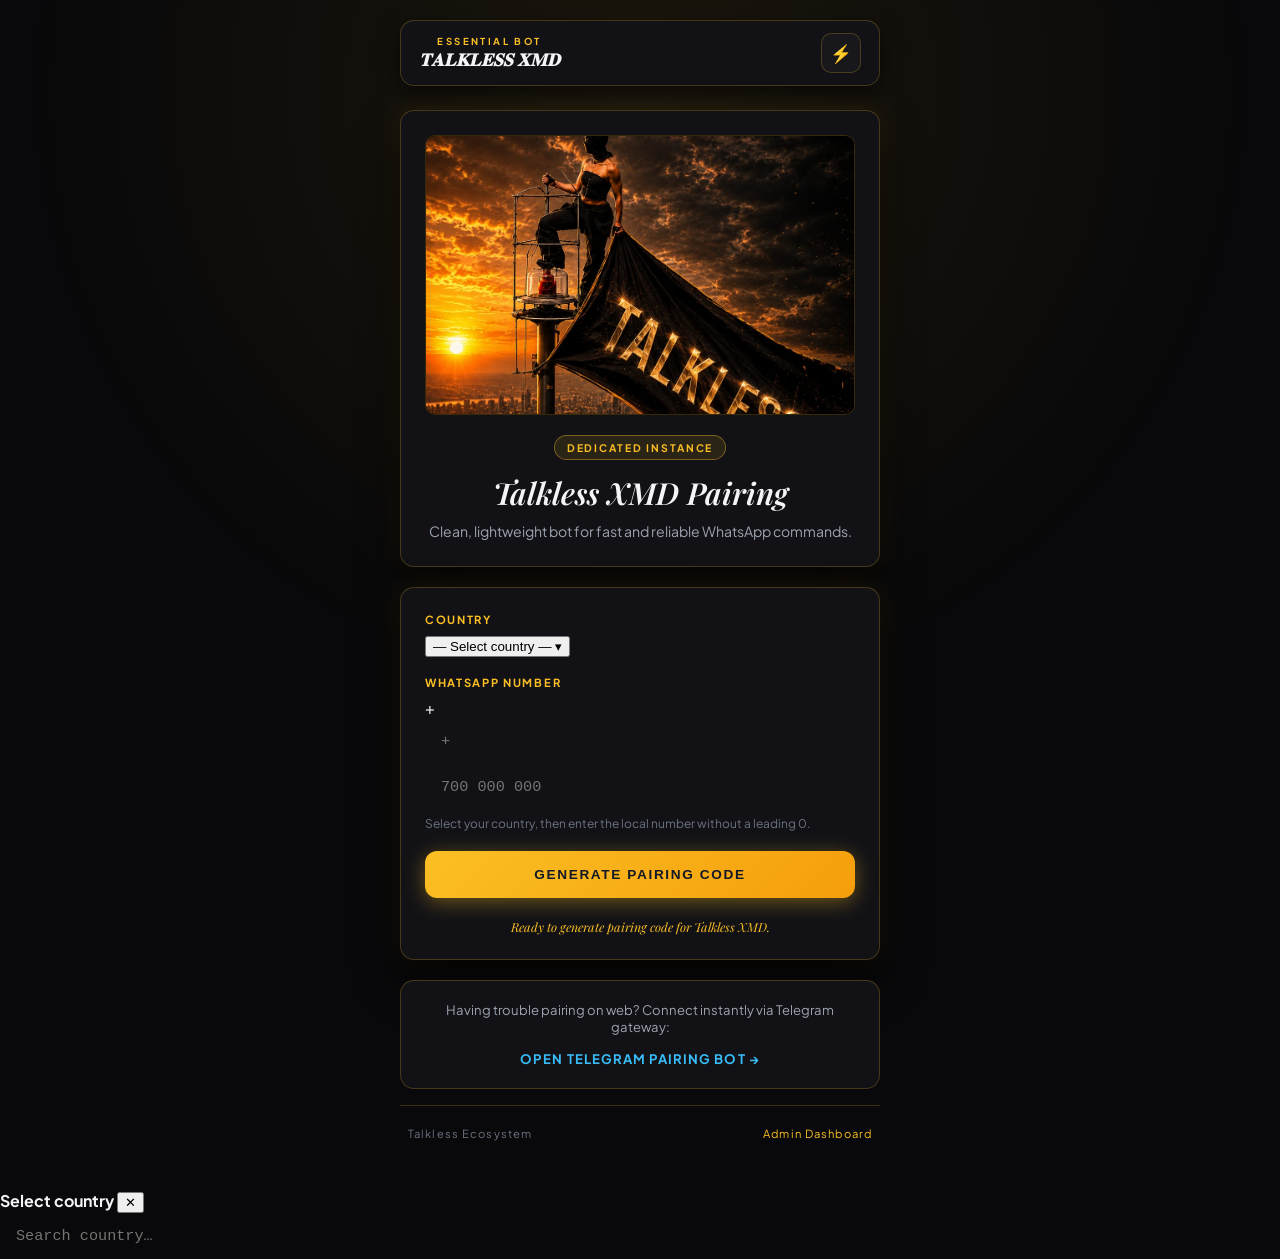
==== commit 6682835d: "Add crasher-style country/dial-code picker to pairing form" ====
--- a/index.html
+++ b/index.html
@@ -34,12 +34,23 @@
       <section class="pair-section">
         <form id="pairForm" onsubmit="handlePairing(event)">
           <div class="form-group">
+            <label for="countryTrigger">COUNTRY</label>
+            <button type="button" class="country-trigger" id="countryTrigger" onclick="openCountryModal()">
+              <span id="countryDisplay"><span class="sel-name">— Select country —</span></span>
+              <span class="caret">▾</span>
+            </button>
+          </div>
+
+          <div class="form-group">
             <label for="phoneNumber">WHATSAPP NUMBER</label>
-            <div class="phone-input-wrap">
-              <span class="country-prefix">+</span>
-              <input type="tel" id="phoneNumber" placeholder="Enter WhatsApp number" value="254712345678" required autocomplete="tel">
+            <div class="phone-row">
+              <div class="prefix-wrap">
+                <div class="prefix-box" id="prefixDisplay">+</div>
+                <input class="prefix-input" type="text" id="prefixInput" value="" placeholder="+" oninput="onPrefixInput(this.value)" maxlength="6" inputmode="numeric" autocomplete="off">
+              </div>
+              <input type="tel" id="phoneNumber" placeholder="700 000 000" required autocomplete="tel">
             </div>
-            <p class="field-tip">Enter the paired WhatsApp number with country code. Do not include spaces or the plus sign.</p>
+            <p class="field-tip">Select your country, then enter the local number without a leading 0.</p>
           </div>
 
           <button type="submit" class="submit-btn" id="submitBtn">
@@ -72,6 +83,19 @@
       <a href="./admin.html">Admin Dashboard</a>
     </footer>
   </div>
+
+  <!-- Country picker modal -->
+  <div class="country-modal-overlay" id="countryModal" onclick="if(event.target===this) closeCountryModal()">
+    <div class="country-modal">
+      <div class="country-modal-head">
+        <strong>Select country</strong>
+        <button type="button" class="country-modal-close" onclick="closeCountryModal()" aria-label="Close">✕</button>
+      </div>
+      <input type="text" class="country-search-input" id="countrySearch" placeholder="Search country…" oninput="filterCountries(this.value)" autocomplete="off" spellcheck="false">
+      <div class="country-list" id="countryList"></div>
+    </div>
+  </div>
+
   <script src="./script.js"></script>
 </body>
 </html>
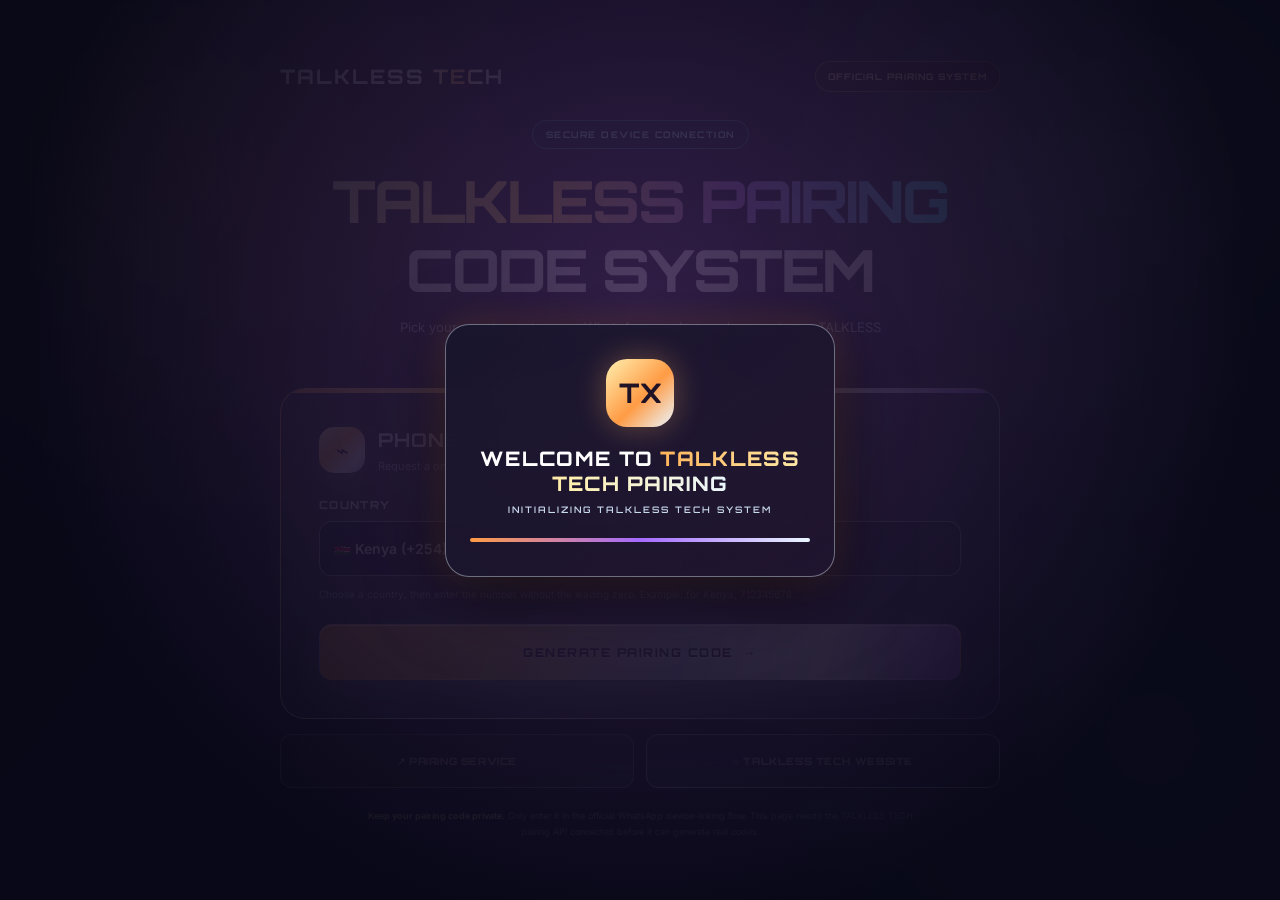
==== commit 71bd5a40: "Redesign: TALKLESS TECH pairing page with country picker - replaces the Skylar-era landing with the " ====
--- a/index.html
+++ b/index.html
@@ -1,101 +1,244 @@
-<!DOCTYPE html>
+<!doctype html>
+<!-- TALKLESS TECH pairing page.
+     Posts to /api/connect (falls back to /api/pairing) which proxies to the
+     Pterodactyl-hosted bot via api/connect.js. Country list is embedded. -->
 <html lang="en">
 <head>
-  <meta charset="UTF-8">
-  <meta name="viewport" content="width=device-width, initial-scale=1.0">
-  <title>𝐓𝐀𝐋𝐊𝐋𝐄𝐒𝐒 𝐗𝐌𝐃 - Dedicated WhatsApp Pairing</title>
-  <link rel="stylesheet" href="./styles.css">
-  <link rel="preconnect" href="https://fonts.googleapis.com">
-  <link rel="preconnect" href="https://fonts.gstatic.com" crossorigin>
-  <link href="https://fonts.googleapis.com/css2?family=Playfair+Display:ital,wght@0,600;0,700;1,600&family=Plus+Jakarta+Sans:wght@400;500;600;700&display=swap" rel="stylesheet">
+<meta charset="utf-8">
+<meta name="viewport" content="width=device-width,initial-scale=1">
+<meta name="theme-color" content="#090817">
+<title>TALKLESS TECH · Pairing Code System</title>
+<link rel="preconnect" href="https://fonts.googleapis.com">
+<link rel="preconnect" href="https://fonts.gstatic.com" crossorigin>
+<link href="https://fonts.googleapis.com/css2?family=Inter:wght@400;500;600;700;800&family=Orbitron:wght@500;600;700;800&display=swap" rel="stylesheet">
+<style>
+:root{--gold:#ffd36a;--cyan:#4ceaff;--purple:#a56bff;--pink:#ff63d5;--ink:#080817;--goldfish:#ff9b45;--diamond:#eaf7ff;--ice:#a9dfff;--silver:#c9d2dc;--platinum:#eef2f6;--steel:#718096}
+*{box-sizing:border-box}
+body{margin:0;min-height:100vh;color:#f7f5ff;font-family:Inter,Arial,sans-serif;background-color:#080b16;background-image:linear-gradient(125deg,#05081370,#0b102b72),url('https://files.catbox.moe/5m71wh.png');background-position:center;background-size:cover;background-attachment:fixed;display:flex;align-items:center;justify-content:center;padding:28px 16px;overflow-x:hidden}
+body:before{content:"";position:fixed;inset:0;pointer-events:none;background:radial-gradient(circle at 12% 18%,#ffb14a55,transparent 29%),radial-gradient(circle at 88% 18%,#f7fdff55,transparent 27%),radial-gradient(circle at 90% 82%,#aab8c944,transparent 31%),radial-gradient(circle at 52% 48%,#8c42ff25,transparent 55%)}
+.wrap{width:min(100%,720px);position:relative;z-index:1}
+.top{display:flex;align-items:center;justify-content:space-between;gap:12px;flex-wrap:wrap;margin-bottom:28px}
+.brand{font:800 clamp(16px,2.5vw,20px) Orbitron,sans-serif;letter-spacing:2px}
+.brand b{background:linear-gradient(90deg,#fff1b8,#ffad55,#fff,#c7d3e0);background-clip:text;-webkit-background-clip:text;color:transparent}
+.pill{font:700 9px Orbitron,sans-serif;letter-spacing:1px;color:#ffe8a7;border:1px solid #ffd36a77;border-radius:30px;padding:9px 12px;background:#2a1b0b99;white-space:nowrap}
+.hero{text-align:center;margin-bottom:28px}
+.kicker{display:inline-block;padding:8px 13px;border-radius:30px;border:1px solid #4ceaff77;background:#071d30bb;color:#a6f4ff;font:700 9px Orbitron,sans-serif;letter-spacing:1.5px}
+h1{font:800 clamp(32px,7.5vw,58px)/1.18 Orbitron,sans-serif;letter-spacing:-2px;margin:18px auto 12px;max-width:680px;text-wrap:balance}
+h1 span{display:inline-block;background:linear-gradient(90deg,#fff0b0,#ffd05c,#bb83ff,#4ceaff);background-clip:text;-webkit-background-clip:text;color:transparent}
+.desc{color:#c2c8e1;font-size:13px;line-height:1.7;max-width:490px;margin:auto}
+.panel{position:relative;padding:clamp(22px,5vw,38px);border-radius:25px;background:linear-gradient(145deg,#101827e8,#17162fe0) padding-box,linear-gradient(130deg,#ffad55,#fff0b8,#f8fdff,#9ba9bb,#a56bff) border-box;backdrop-filter:blur(14px);border:1px solid transparent;box-shadow:0 25px 80px #000b,0 0 42px #eaf7ff24;overflow:hidden}
+.panel:before{content:"";position:absolute;top:0;left:0;right:0;height:4px;background:linear-gradient(90deg,#ff9b45,#ffd36a,#fff,#b9c5d3,#f8fdff,#a56bff)}
+.panel-head{display:flex;align-items:center;gap:13px;margin-bottom:25px}
+.icon{width:46px;height:46px;border-radius:15px;display:grid;place-items:center;font-size:21px;color:#1b1224;background:linear-gradient(135deg,#fff7d6,#ffad55 42%,#f8fdff 76%,#aebdce);box-shadow:0 8px 24px #eaf7ff35}
+.panel-head h2{font:700 clamp(15px,3vw,19px)/1.35 Orbitron,sans-serif;letter-spacing:1px;margin:0 0 5px}
+.panel-head p{font-size:11px;color:#aebbd8;margin:0}
+label{display:block;font:800 11px Orbitron,sans-serif;letter-spacing:1.3px;color:#e8eaff;margin:0 0 9px}
+.phone-row{display:grid;grid-template-columns:1.25fr 1fr;gap:10px}
+select,input{width:100%;height:55px;border-radius:13px;color:#fff;padding:0 14px;font:600 14px Inter;outline:none;border:1px solid #c5d1dfaa;background:linear-gradient(120deg,#0a1025ee,#1b2132ee);box-shadow:inset 0 2px 9px #0007,0 0 0 1px #ffffff08}
+select{appearance:none;-webkit-appearance:none;cursor:pointer;padding-right:38px;background-image:url("data:image/svg+xml;utf8,<svg xmlns='http://www.w3.org/2000/svg' width='12' height='8' viewBox='0 0 12 8'><path d='M1 1l5 5 5-5' fill='none' stroke='%23d7e2ef' stroke-width='2' stroke-linecap='round' stroke-linejoin='round'/></svg>"),linear-gradient(120deg,#0a1025ee,#1b2132ee);background-repeat:no-repeat,no-repeat;background-position:right 14px center,0 0;background-size:12px 8px,100% 100%}
+select:focus,input:focus{border-color:#f8fdff;box-shadow:0 0 0 4px #eaf7ff25}
+input::placeholder{color:#7885a5}
+.hint{font-size:10px;color:#9eaccb;line-height:1.6;margin:10px 0 20px;min-height:16px}
+.hint b{color:#fff0b8}
+button{width:100%;height:56px;margin-top:2px;border:1px solid #ffffff35;border-radius:13px;color:#111827;font:800 clamp(10px,2vw,12px) Orbitron,sans-serif;letter-spacing:1.5px;cursor:pointer;background:linear-gradient(105deg,#ff9b45 0%,#d9b45e 27%,#aebdce 55%,#f8fdff 78%,#a56bff 100%);text-shadow:0 1px #ffffff70;box-shadow:0 12px 30px #c8d4e544,inset 0 1px 0 #fff;transition:.2s}
+button:hover{transform:translateY(-2px);filter:brightness(1.06)}
+button:disabled{opacity:.6;cursor:wait;transform:none}
+button:focus-visible,select:focus-visible,input:focus-visible,.link:focus-visible{outline:3px solid #ffe39a;outline-offset:3px}
+.result{display:none;margin-top:18px;padding:16px;border:1px solid #eaf7ff99;border-radius:14px;background:linear-gradient(120deg,#201b16ee,#111a2bee);box-shadow:0 10px 30px #0005;color:#f6edcf;font-size:12px;line-height:1.6}
+.result.show{display:block;animation:rise .3s ease}
+.result strong{display:block;color:#fff0b8;font:800 10px Orbitron,sans-serif;letter-spacing:1px;margin-bottom:6px}
+.code{font:800 clamp(20px,6vw,28px) Orbitron,sans-serif;letter-spacing:5px;color:#f8fdff;text-shadow:0 0 18px #dbeeff88;word-break:break-word;margin:9px 0}
+.copy{height:39px;margin-top:9px;background:linear-gradient(100deg,#ff9b45,#e4c77e,#c5d0dc,#f8fdff);color:#111827;font-size:10px}
+.links{display:grid;grid-template-columns:repeat(2,minmax(0,1fr));gap:12px;margin-top:15px}
+.link{display:flex;align-items:center;justify-content:center;gap:8px;min-height:54px;padding:14px 12px;border-radius:12px;text-decoration:none;color:#fff1c5;border:1px solid #eaf7ff99;background:linear-gradient(120deg,#272015dd,#202b3ddd);font:800 10px Orbitron,sans-serif;letter-spacing:.6px;text-align:center;line-height:1.45;box-shadow:0 8px 20px #0004;transition:transform .2s,filter .2s}
+.link:hover{transform:translateY(-2px);filter:brightness(1.15)}
+.link.main{border-color:#d9e8f7;background:linear-gradient(120deg,#182d42dd,#2b2440dd);color:#f8fdff}
+.foot{text-align:center;color:#9ca8c4;font-size:9px;line-height:1.7;margin:20px auto 0;max-width:560px}
+.foot b{color:#fff0b8}
+@keyframes rise{from{opacity:0;transform:translateY(8px)}to{opacity:1;transform:none}}
+@media(max-width:520px){.top{align-items:flex-start}.brand{font-size:15px}.pill{font-size:8px;padding:8px 10px}h1{font-size:clamp(29px,8vw,42px);letter-spacing:-1.2px}.phone-row{grid-template-columns:minmax(0,1fr)}.links{grid-template-columns:1fr}.link{min-height:50px}}
+
+/* welcome / initialization screen */
+#welcomeLoader{position:fixed;inset:0;z-index:9999;display:grid;place-items:center;padding:24px;background:radial-gradient(circle at 50% 35%,#38224ddd,#080817f5 72%),url('https://files.catbox.moe/5m71wh.png') center/cover;transition:opacity .45s ease,visibility .45s ease}
+#welcomeLoader.hide{opacity:0;visibility:hidden;pointer-events:none}
+.loader-card{text-align:center;width:min(100%,390px);padding:34px 24px;border:1px solid #eaf7ff66;border-radius:24px;background:linear-gradient(145deg,#17152bdc,#21152fe0);box-shadow:0 20px 70px #0009,0 0 35px #ff9b4530;backdrop-filter:blur(16px)}
+.loader-mark{width:68px;height:68px;margin:0 auto 19px;border-radius:21px;display:grid;place-items:center;font:800 27px Orbitron,sans-serif;color:#211326;background:linear-gradient(135deg,#fff0b0,#ff9b45 55%,#eaf7ff);box-shadow:0 0 30px #ffb45a55}
+.loader-title{font:800 20px Orbitron,sans-serif;letter-spacing:1.3px;color:#fff;margin-bottom:8px}
+.loader-title span{background:linear-gradient(90deg,#ffb45a,#fff0b0,#eaf7ff);background-clip:text;-webkit-background-clip:text;color:transparent}
+.loader-sub{font:600 9px Orbitron,sans-serif;letter-spacing:2px;color:#c9d9ee}
+.loader-track{height:4px;border-radius:20px;background:#ffffff20;margin:23px 0 0;overflow:hidden}
+.loader-progress{height:100%;width:0;background:linear-gradient(90deg,#ff9b45,#a56bff,#eaf7ff);animation:loadbar 2s ease forwards}
+@keyframes loadbar{to{width:100%}}
+@media(prefers-reduced-motion:reduce){#welcomeLoader{transition:none}.loader-progress{animation:none;width:100%}}
+
+@media(prefers-reduced-motion:reduce){*{animation:none!important;transition:none!important}}
+</style>
 </head>
 <body>
-  <div class="shell">
-    <header class="topbar">
-      <div class="topbar-title">
-        <small>ESSENTIAL BOT</small>
-        <strong>𝐓𝐀𝐋𝐊𝐋𝐄𝐒𝐒 𝐗𝐌𝐃</strong>
+
+<div id="welcomeLoader" role="status" aria-live="polite" aria-label="Initializing TALKLESS TECH Pairing Code System">
+  <div class="loader-card">
+    <div class="loader-mark">TX</div>
+    <div class="loader-title">WELCOME TO <span>TALKLESS TECH PAIRING</span></div>
+    <div class="loader-sub">INITIALIZING TALKLESS TECH SYSTEM</div>
+    <div class="loader-track"><div class="loader-progress"></div></div>
+  </div>
+</div>
+
+<main class="wrap">
+  <header class="top"><div class="brand">TALKLESS <b>TECH</b></div><div class="pill">OFFICIAL PAIRING SYSTEM</div></header>
+
+  <section class="hero">
+    <div class="kicker">SECURE DEVICE CONNECTION</div>
+    <h1><span>TALKLESS PAIRING</span><br>CODE SYSTEM</h1>
+    <p class="desc">Pick your country, enter your WhatsApp number, and request your TALKLESS TECH pairing code.</p>
+  </section>
+
+  <section class="panel">
+    <div class="panel-head"><div class="icon">⌁</div><div><h2>PHONE NUMBER PAIRING</h2><p>Request a one-time device pairing code</p></div></div>
+
+    <form id="pairForm" novalidate>
+      <label for="country">COUNTRY</label>
+      <div class="phone-row">
+        <select id="country" aria-label="Country and calling code" required>
+          <option value="+254">🇰🇪  Kenya (+254)</option>
+        </select>
+        <input id="phone" type="tel" inputmode="numeric" autocomplete="tel-national"
+               placeholder="712345678" maxlength="15" aria-label="WhatsApp number" required>
       </div>
-      <a href="./admin.html" class="admin-icon-btn" title="Admin Portal"><span>⚡</span></a>
-    </header>
-
-    <main class="main-content">
-      <section class="hero-card">
-        <div class="banner-wrapper">
-          <img src="./background.jpg" alt="Talkless XMD Banner" class="banner-img">
-        </div>
-        <div class="hero-info">
-          <span class="instance-pill">DEDICATED INSTANCE</span>
-          <h1>Talkless XMD Pairing</h1>
-          <p>Clean, lightweight bot for fast and reliable WhatsApp commands.</p>
-        </div>
-      </section>
-
-      <section class="pair-section">
-        <form id="pairForm" onsubmit="handlePairing(event)">
-          <div class="form-group">
-            <label for="countryTrigger">COUNTRY</label>
-            <button type="button" class="country-trigger" id="countryTrigger" onclick="openCountryModal()">
-              <span id="countryDisplay"><span class="sel-name">— Select country —</span></span>
-              <span class="caret">▾</span>
-            </button>
-          </div>
-
-          <div class="form-group">
-            <label for="phoneNumber">WHATSAPP NUMBER</label>
-            <div class="phone-row">
-              <div class="prefix-wrap">
-                <div class="prefix-box" id="prefixDisplay">+</div>
-                <input class="prefix-input" type="text" id="prefixInput" value="" placeholder="+" oninput="onPrefixInput(this.value)" maxlength="6" inputmode="numeric" autocomplete="off">
-              </div>
-              <input type="tel" id="phoneNumber" placeholder="700 000 000" required autocomplete="tel">
-            </div>
-            <p class="field-tip">Select your country, then enter the local number without a leading 0.</p>
-          </div>
-
-          <button type="submit" class="submit-btn" id="submitBtn">
-            Generate Pairing Code
-          </button>
-        </form>
-
-        <div id="statusBox" class="status-box hidden"></div>
-
-        <div id="codeResultBox" class="code-result-box hidden">
-          <span class="code-eyebrow">YOUR PAIRING CODE</span>
-          <strong id="pairingCodeDisplay">---- - ----</strong>
-          <p>Copy this code and enter it in WhatsApp &gt; Linked Devices &gt; Link with phone number.</p>
-          <button type="button" class="copy-btn" onclick="copyCode()">Copy Code</button>
-        </div>
-
-        <p class="ready-footer-text" id="readyFooterText">Ready to generate pairing code for Talkless XMD.</p>
-      </section>
-
-      <div class="telegram-fallback">
-        <p>Having trouble pairing on web? Connect instantly via Telegram gateway:</p>
-        <a href="https://t.me/blacklordProjects_bot" target="_blank" rel="noopener noreferrer" class="telegram-link-btn">
-          Open Telegram Pairing Bot →
-        </a>
-      </div>
-    </main>
-
-    <footer class="footer">
-      <span>Talkless Ecosystem</span>
-      <a href="./admin.html">Admin Dashboard</a>
-    </footer>
-  </div>
-
-  <!-- Country picker modal -->
-  <div class="country-modal-overlay" id="countryModal" onclick="if(event.target===this) closeCountryModal()">
-    <div class="country-modal">
-      <div class="country-modal-head">
-        <strong>Select country</strong>
-        <button type="button" class="country-modal-close" onclick="closeCountryModal()" aria-label="Close">✕</button>
-      </div>
-      <input type="text" class="country-search-input" id="countrySearch" placeholder="Search country…" oninput="filterCountries(this.value)" autocomplete="off" spellcheck="false">
-      <div class="country-list" id="countryList"></div>
-    </div>
-  </div>
-
-  <script src="./script.js"></script>
+      <p class="hint" id="preview">Choose a country, then enter the number without the leading zero. Example: for Kenya, 712345678.</p>
+      <button id="requestBtn" type="submit">GENERATE PAIRING CODE&nbsp; →</button>
+    </form>
+
+    <div class="result" id="result" role="status" aria-live="polite"></div>
+  </section>
+
+  <nav class="links" aria-label="Talkless websites">
+    <a class="link" href="https://talkless-pairing.zone.id" target="_blank" rel="noopener noreferrer">↗ PAIRING SERVICE</a>
+    <a class="link main" href="https://www.talkless.co.ke" target="_blank" rel="noopener noreferrer">⌂ TALKLESS TECH WEBSITE</a>
+  </nav>
+
+  <p class="foot"><b>Keep your pairing code private.</b> Only enter it in the official WhatsApp device-linking flow. This page needs the TALKLESS TECH pairing API connected before it can generate real codes.</p>
+</main>
+
+<script>
+/* ── welcome screen: 2s ─────────────────────────────────────── */
+window.addEventListener("DOMContentLoaded", () => {
+  window.setTimeout(() => document.getElementById("welcomeLoader")?.classList.add("hide"), 2000);
+});
+
+/* ── countries: [name, dial, flag] ──────────────────────────── */
+const COUNTRIES = [["Afghanistan","+93","🇦🇫"],["Albania","+355","🇦🇱"],["Algeria","+213","🇩🇿"],["Andorra","+376","🇦🇩"],["Angola","+244","🇦🇴"],["Antigua and Barbuda","+1-268","🇦🇬"],["Argentina","+54","🇦🇷"],["Armenia","+374","🇦🇲"],["Australia","+61","🇦🇺"],["Austria","+43","🇦🇹"],["Azerbaijan","+994","🇦🇿"],["Bahamas","+1-242","🇧🇸"],["Bahrain","+973","🇧🇭"],["Bangladesh","+880","🇧🇩"],["Barbados","+1-246","🇧🇧"],["Belarus","+375","🇧🇾"],["Belgium","+32","🇧🇪"],["Belize","+501","🇧🇿"],["Benin","+229","🇧🇯"],["Bhutan","+975","🇧🇹"],["Bolivia","+591","🇧🇴"],["Bosnia and Herzegovina","+387","🇧🇦"],["Botswana","+267","🇧🇼"],["Brazil","+55","🇧🇷"],["Brunei","+673","🇧🇳"],["Bulgaria","+359","🇧🇬"],["Burkina Faso","+226","🇧🇫"],["Burundi","+257","🇧🇮"],["Cabo Verde","+238","🇨🇻"],["Cambodia","+855","🇰🇭"],["Cameroon","+237","🇨🇲"],["Canada","+1","🇨🇦"],["Central African Republic","+236","🇨🇫"],["Chad","+235","🇹🇩"],["Chile","+56","🇨🇱"],["China","+86","🇨🇳"],["Colombia","+57","🇨🇴"],["Comoros","+269","🇰🇲"],["Congo","+242","🇨🇬"],["Costa Rica","+506","🇨🇷"],["Croatia","+385","🇭🇷"],["Cuba","+53","🇨🇺"],["Cyprus","+357","🇨🇾"],["Czechia","+420","🇨🇿"],["Democratic Republic of the Congo","+243","🇨🇩"],["Denmark","+45","🇩🇰"],["Djibouti","+253","🇩🇯"],["Dominica","+1-767","🇩🇲"],["Dominican Republic","+1-809","🇩🇴"],["Ecuador","+593","🇪🇨"],["Egypt","+20","🇪🇬"],["El Salvador","+503","🇸🇻"],["Equatorial Guinea","+240","🇬🇶"],["Eritrea","+291","🇪🇷"],["Estonia","+372","🇪🇪"],["Eswatini","+268","🇸🇿"],["Ethiopia","+251","🇪🇹"],["Fiji","+679","🇫🇯"],["Finland","+358","🇫🇮"],["France","+33","🇫🇷"],["Gabon","+241","🇬🇦"],["Gambia","+220","🇬🇲"],["Georgia","+995","🇬🇪"],["Germany","+49","🇩🇪"],["Ghana","+233","🇬🇭"],["Greece","+30","🇬🇷"],["Grenada","+1-473","🇬🇩"],["Guatemala","+502","🇬🇹"],["Guinea","+224","🇬🇳"],["Guinea-Bissau","+245","🇬🇼"],["Guyana","+592","🇬🇾"],["Haiti","+509","🇭🇹"],["Honduras","+504","🇭🇳"],["Hungary","+36","🇭🇺"],["Iceland","+354","🇮🇸"],["India","+91","🇮🇳"],["Indonesia","+62","🇮🇩"],["Iran","+98","🇮🇷"],["Iraq","+964","🇮🇶"],["Ireland","+353","🇮🇪"],["Israel","+972","🇮🇱"],["Italy","+39","🇮🇹"],["Ivory Coast","+225","🇨🇮"],["Jamaica","+1-876","🇯🇲"],["Japan","+81","🇯🇵"],["Jordan","+962","🇯🇴"],["Kazakhstan","+7","🇰🇿"],["Kenya","+254","🇰🇪"],["Kiribati","+686","🇰🇮"],["Kuwait","+965","🇰🇼"],["Kyrgyzstan","+996","🇰🇬"],["Laos","+856","🇱🇦"],["Latvia","+371","🇱🇻"],["Lebanon","+961","🇱🇧"],["Lesotho","+266","🇱🇸"],["Liberia","+231","🇱🇷"],["Libya","+218","🇱🇾"],["Liechtenstein","+423","🇱🇮"],["Lithuania","+370","🇱🇹"],["Luxembourg","+352","🇱🇺"],["Madagascar","+261","🇲🇬"],["Malawi","+265","🇲🇼"],["Malaysia","+60","🇲🇾"],["Maldives","+960","🇲🇻"],["Mali","+223","🇲🇱"],["Malta","+356","🇲🇹"],["Marshall Islands","+692","🇲🇭"],["Mauritania","+222","🇲🇷"],["Mauritius","+230","🇲🇺"],["Mexico","+52","🇲🇽"],["Micronesia","+691","🇫🇲"],["Moldova","+373","🇲🇩"],["Monaco","+377","🇲🇨"],["Mongolia","+976","🇲🇳"],["Montenegro","+382","🇲🇪"],["Morocco","+212","🇲🇦"],["Mozambique","+258","🇲🇿"],["Myanmar","+95","🇲🇲"],["Namibia","+264","🇳🇦"],["Nauru","+674","🇳🇷"],["Nepal","+977","🇳🇵"],["Netherlands","+31","🇳🇱"],["New Zealand","+64","🇳🇿"],["Nicaragua","+505","🇳🇮"],["Niger","+227","🇳🇪"],["Nigeria","+234","🇳🇬"],["North Korea","+850","🇰🇵"],["North Macedonia","+389","🇲🇰"],["Norway","+47","🇳🇴"],["Oman","+968","🇴🇲"],["Pakistan","+92","🇵🇰"],["Palau","+680","🇵🇼"],["Palestine","+970","🇵🇸"],["Panama","+507","🇵🇦"],["Papua New Guinea","+675","🇵🇬"],["Paraguay","+595","🇵🇾"],["Peru","+51","🇵🇪"],["Philippines","+63","🇵🇭"],["Poland","+48","🇵🇱"],["Portugal","+351","🇵🇹"],["Qatar","+974","🇶🇦"],["Romania","+40","🇷🇴"],["Russia","+7","🇷🇺"],["Rwanda","+250","🇷🇼"],["Saint Kitts and Nevis","+1-869","🇰🇳"],["Saint Lucia","+1-758","🇱🇨"],["Saint Vincent and the Grenadines","+1-784","🇻🇨"],["Samoa","+685","🇼🇸"],["San Marino","+378","🇸🇲"],["Sao Tome and Principe","+239","🇸🇹"],["Saudi Arabia","+966","🇸🇦"],["Senegal","+221","🇸🇳"],["Serbia","+381","🇷🇸"],["Seychelles","+248","🇸🇨"],["Sierra Leone","+232","🇸🇱"],["Singapore","+65","🇸🇬"],["Slovakia","+421","🇸🇰"],["Slovenia","+386","🇸🇮"],["Solomon Islands","+677","🇸🇧"],["Somalia","+252","🇸🇴"],["South Africa","+27","🇿🇦"],["South Korea","+82","🇰🇷"],["South Sudan","+211","🇸🇸"],["Spain","+34","🇪🇸"],["Sri Lanka","+94","🇱🇰"],["Sudan","+249","🇸🇩"],["Suriname","+597","🇸🇷"],["Sweden","+46","🇸🇪"],["Switzerland","+41","🇨🇭"],["Syria","+963","🇸🇾"],["Tajikistan","+992","🇹🇯"],["Tanzania","+255","🇹🇿"],["Thailand","+66","🇹🇭"],["Timor-Leste","+670","🇹🇱"],["Togo","+228","🇹🇬"],["Tonga","+676","🇹🇴"],["Trinidad and Tobago","+1-868","🇹🇹"],["Tunisia","+216","🇹🇳"],["Turkey","+90","🇹🇷"],["Turkmenistan","+993","🇹🇲"],["Tuvalu","+688","🇹🇻"],["Uganda","+256","🇺🇬"],["Ukraine","+380","🇺🇦"],["United Arab Emirates","+971","🇦🇪"],["United Kingdom","+44","🇬🇧"],["United States","+1","🇺🇸"],["Uruguay","+598","🇺🇾"],["Uzbekistan","+998","🇺🇿"],["Vanuatu","+678","🇻🇺"],["Vatican City","+39","🇻🇦"],["Venezuela","+58","🇻🇪"],["Vietnam","+84","🇻🇳"],["Yemen","+967","🇾🇪"],["Zambia","+260","🇿🇲"],["Zimbabwe","+263","🇿🇼"]];
+
+/* ── pairing API: set the full https URL of your backend ────── */
+const PAIRING_ENDPOINTS = ["/api/connect", "/api/pairing"];
+
+const $ = (id) => document.getElementById(id);
+const sel = $("country");
+const phoneInput = $("phone");
+const preview = $("preview");
+
+/* populate, sorted by name */
+(function fillCountries() {
+  const frag = document.createDocumentFragment();
+  COUNTRIES
+    .slice()
+    .sort((a, b) => a[0].localeCompare(b[0]))
+    .forEach(([name, dial, flag]) => {
+      const opt = document.createElement("option");
+      opt.value = dial;
+      opt.textContent = flag + "  " + name + " (" + dial + ")";
+      frag.appendChild(opt);
+    });
+  sel.textContent = "";
+  sel.appendChild(frag);
+
+  /* default to Kenya (+254); the user picks their own country */
+  sel.value = "+254";
+})();
+
+function digits(v) { return String(v || "").replace(/\D/g, ""); }
+
+/* cc + local → full number, dropping a duplicated country code or leading 0 */
+function buildNumber(ccRaw, localRaw) {
+  const cc = digits(ccRaw);
+  let local = digits(localRaw);
+  if (!cc || !local) return "";
+  if (local.startsWith(cc) && local.length > cc.length + 5) local = local.slice(cc.length);
+  local = local.replace(/^0+/, "");
+  const full = cc + local;
+  return full.length >= 8 ? full : "";
+}
+
+function updatePreview() {
+  const full = buildNumber(sel.value, phoneInput.value);
+  preview.innerHTML = full
+    ? "Code will be sent for <b>+" + full + "</b>"
+    : "Choose a country, then enter the number without the leading zero. Example: for Kenya, 712345678.";
+}
+
+["input", "change", "keyup"].forEach((ev) => phoneInput.addEventListener(ev, updatePreview));
+sel.addEventListener("change", updatePreview);
+
+/* ── request a code ────────────────────────────────────────── */
+$("pairForm").addEventListener("submit", async (event) => {
+  event.preventDefault();
+  const result = $("result");
+  const btn = $("requestBtn");
+  result.classList.remove("show");
+
+  const cc = digits(sel.value);
+  const local = digits(phoneInput.value);
+  const full = buildNumber(cc, local);
+
+  if (!cc) {
+    result.innerHTML = "<strong>CHOOSE A COUNTRY</strong>Select your country so the calling code is added automatically.";
+    result.classList.add("show"); return;
+  }
+  if (!/^\d{6,14}$/.test(local)) {
+    result.innerHTML = "<strong>CHECK PHONE NUMBER</strong>Enter the number without the leading zero, digits only (e.g. 712345678).";
+    result.classList.add("show"); return;
+  }
+  if (!full) {
+    result.innerHTML = "<strong>NUMBER TOO SHORT</strong>That does not look like a complete WhatsApp number. Check the country and the local number.";
+    result.classList.add("show"); return;
+  }
+  btn.disabled = true; btn.textContent = "REQUESTING CODE...";
+  result.innerHTML = "<strong>REQUESTING PAIRING CODE</strong>Contacting the pairing service for +" + full + "…";
+  result.classList.add("show");
+
+  try {
+    let response = null;
+    let data = {};
+    for (const endpoint of PAIRING_ENDPOINTS) {
+      response = await fetch(endpoint, {
+        method: "POST",
+        headers: { "Content-Type": "application/json" },
+        body: JSON.stringify({ phone: full, countryCode: cc, phoneNumber: local }),
+      });
+      try { data = await response.json(); } catch { data = {}; }
+      if (response.status !== 404) break;
+    }
+    if (!response || !response.ok) throw new Error(data.error || data.message || "Pairing request failed.");
+    const code = String(data.code || data.pairingCode || data.pairCode || "");
+    if (!code) throw new Error(data.message || "The service did not return a pairing code.");
+
+    result.innerHTML = "<strong>TALKLESS TECH PAIRING · BOT GENERATED CODE</strong>" +
+      "<div class=\"code\" id=\"pairCode\"></div>" +
+      "<div>Use this code in the official WhatsApp device-linking flow for +" + full + ".</div>" +
+      "<button class=\"copy\" id=\"copyCode\" type=\"button\">COPY GENERATED BOT CODE</button>";
+    $("pairCode").textContent = code;
+    $("copyCode").addEventListener("click", async () => {
+      try { await navigator.clipboard.writeText(code); $("copyCode").textContent = "BOT CODE COPIED ✓"; }
+      catch { $("copyCode").textContent = "COPY NOT AVAILABLE"; }
+    });
+  } catch (error) {
+    result.innerHTML = "<strong>PAIRING REQUEST FAILED</strong>" +
+      String(error.message || "Unable to reach the pairing service.").replace(/[<>&"]/g, "");
+  } finally {
+    btn.disabled = false; btn.textContent = "GENERATE PAIRING CODE\u00a0 →";
+  }
+});
+</script>
 </body>
 </html>
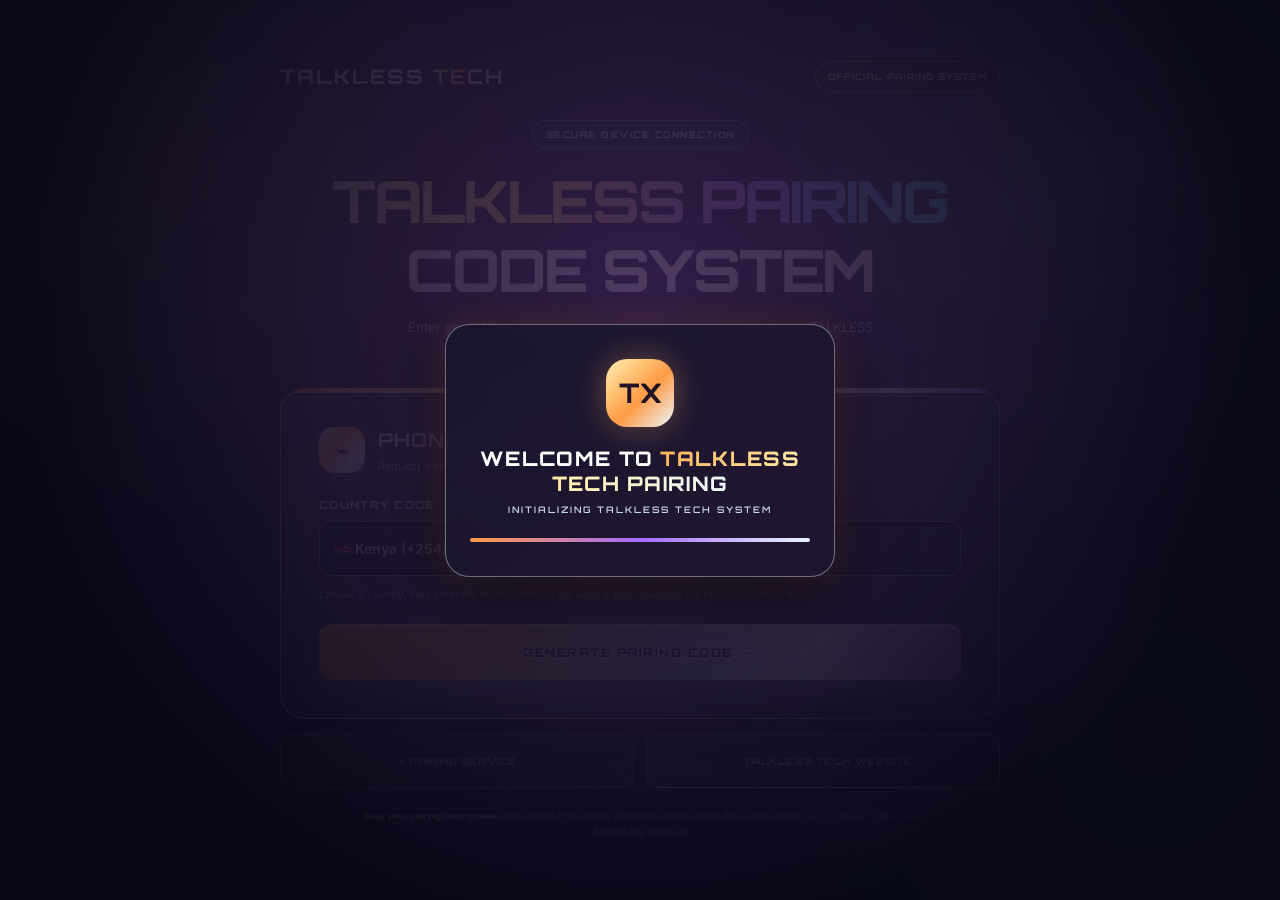
==== commit de3807c2: "Match the TALKLESS TECH markup - hero description, COUNTRY CODE label and footer line now use the su" ====
--- a/index.html
+++ b/index.html
@@ -91,14 +91,14 @@
   <section class="hero">
     <div class="kicker">SECURE DEVICE CONNECTION</div>
     <h1><span>TALKLESS PAIRING</span><br>CODE SYSTEM</h1>
-    <p class="desc">Pick your country, enter your WhatsApp number, and request your TALKLESS TECH pairing code.</p>
+    <p class="desc">Enter your WhatsApp number and country code to request your TALKLESS TECH pairing code.</p>
   </section>
 
   <section class="panel">
     <div class="panel-head"><div class="icon">⌁</div><div><h2>PHONE NUMBER PAIRING</h2><p>Request a one-time device pairing code</p></div></div>
 
     <form id="pairForm" novalidate>
-      <label for="country">COUNTRY</label>
+      <label for="country">COUNTRY CODE</label>
       <div class="phone-row">
         <select id="country" aria-label="Country and calling code" required>
           <option value="+254">🇰🇪  Kenya (+254)</option>
@@ -118,7 +118,7 @@
     <a class="link main" href="https://www.talkless.co.ke" target="_blank" rel="noopener noreferrer">⌂ TALKLESS TECH WEBSITE</a>
   </nav>
 
-  <p class="foot"><b>Keep your pairing code private.</b> Only enter it in the official WhatsApp device-linking flow. This page needs the TALKLESS TECH pairing API connected before it can generate real codes.</p>
+  <p class="foot"><b>Keep your pairing code private.</b> Only enter it in the official WhatsApp device-linking flow. Codes expire fast — request a fresh one if WhatsApp rejects it.</p>
 </main>
 
 <script>
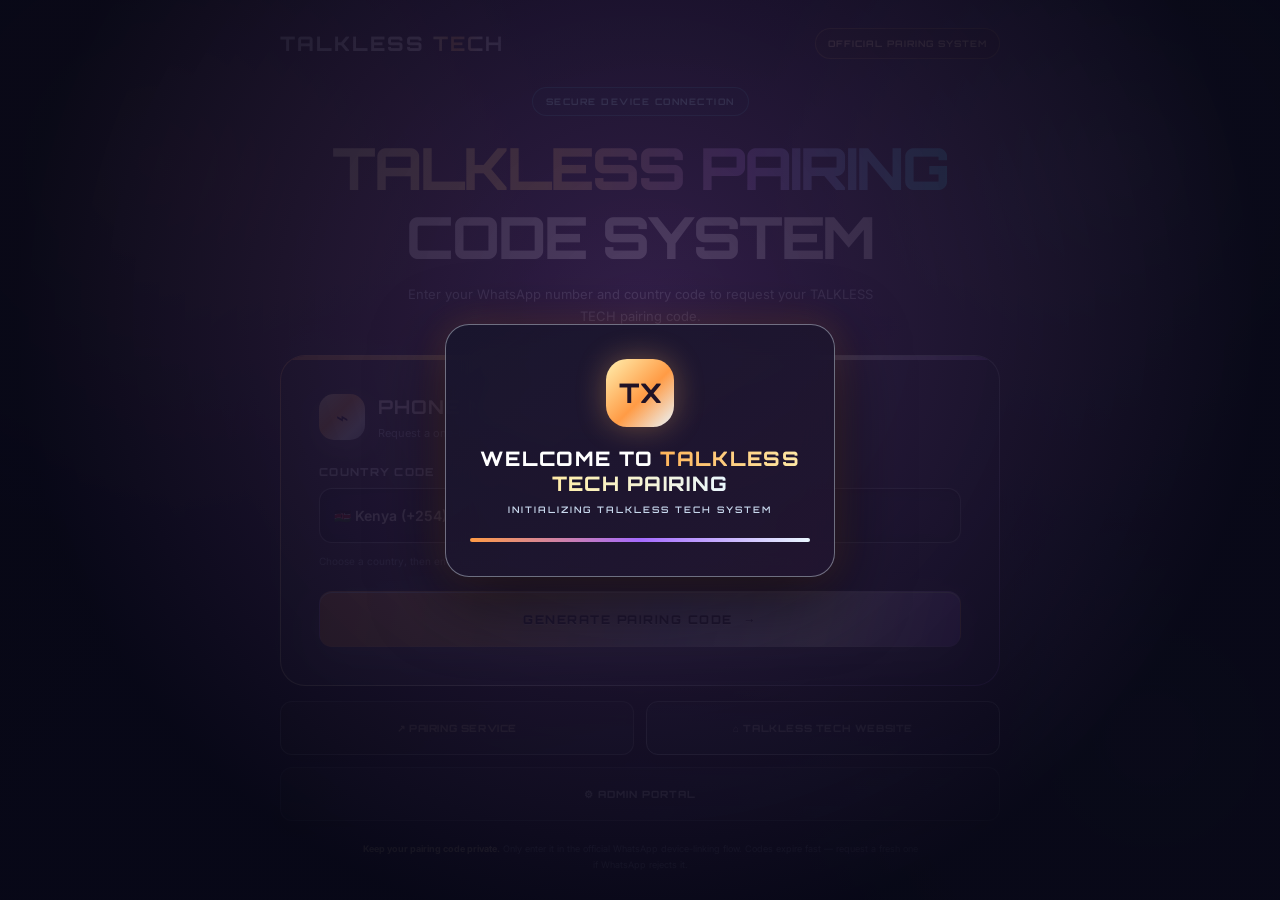
==== commit af839fd7: "Add admin button to the pairing page - full-width ADMIN PORTAL button under the two site links - /ad" ====
--- a/index.html
+++ b/index.html
@@ -56,6 +56,9 @@
 .foot{text-align:center;color:#9ca8c4;font-size:9px;line-height:1.7;margin:20px auto 0;max-width:560px}
 .foot b{color:#fff0b8}
 @keyframes rise{from{opacity:0;transform:translateY(8px)}to{opacity:1;transform:none}}
+.link.admin{grid-column:1 / -1;border-color:#c5d1df55;background:linear-gradient(120deg,#1a1d2bcc,#22283add);color:#e8eef6;letter-spacing:1px}
+.link.admin:hover{border-color:#ffd36a88;color:#ffe29a}
+
 @media(max-width:520px){.top{align-items:flex-start}.brand{font-size:15px}.pill{font-size:8px;padding:8px 10px}h1{font-size:clamp(29px,8vw,42px);letter-spacing:-1.2px}.phone-row{grid-template-columns:minmax(0,1fr)}.links{grid-template-columns:1fr}.link{min-height:50px}}
 
 /* welcome / initialization screen */
@@ -116,6 +119,7 @@
   <nav class="links" aria-label="Talkless websites">
     <a class="link" href="https://talkless-pairing.zone.id" target="_blank" rel="noopener noreferrer">↗ PAIRING SERVICE</a>
     <a class="link main" href="https://www.talkless.co.ke" target="_blank" rel="noopener noreferrer">⌂ TALKLESS TECH WEBSITE</a>
+    <a class="link admin" href="/admin.html">⚙ ADMIN PORTAL</a>
   </nav>
 
   <p class="foot"><b>Keep your pairing code private.</b> Only enter it in the official WhatsApp device-linking flow. Codes expire fast — request a fresh one if WhatsApp rejects it.</p>
